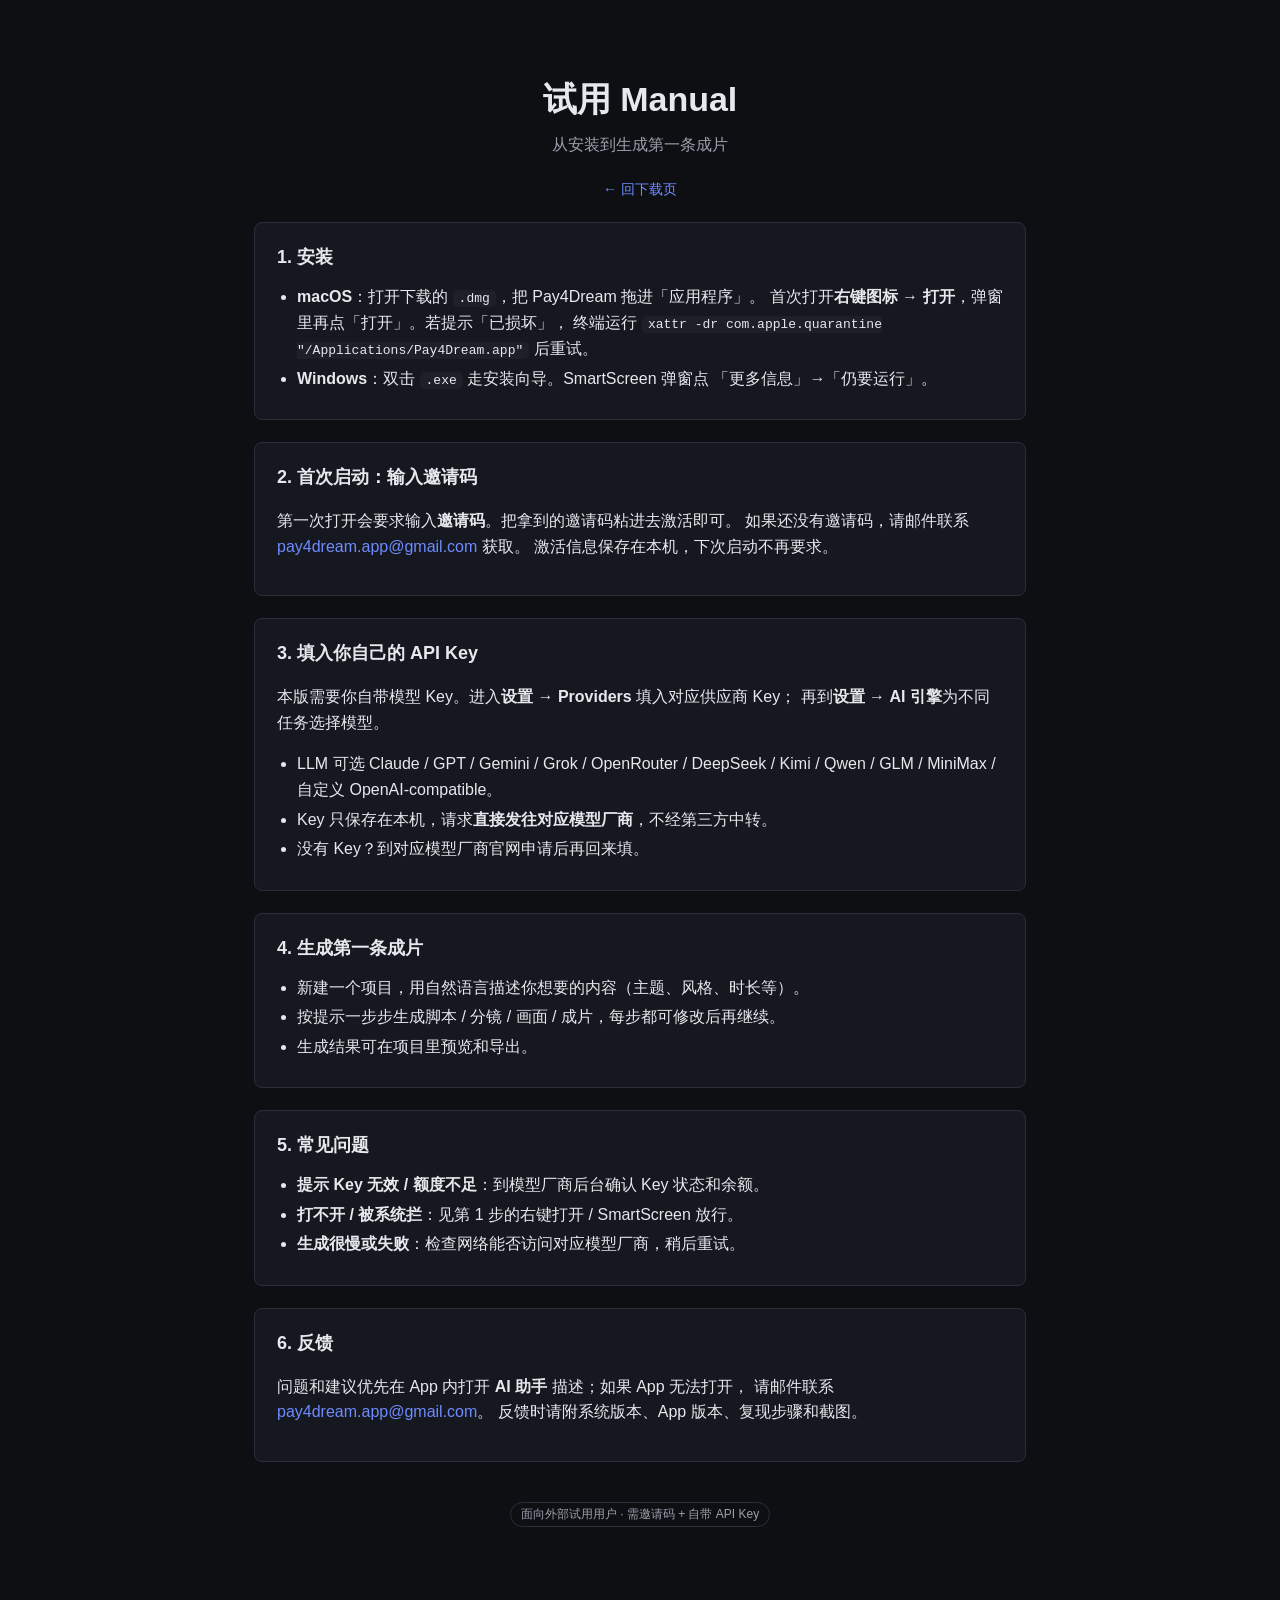
==== manual.html @ 6c97d055 "Publish Pay4Dream 0.2.15 public downloads" ====
<!DOCTYPE html>
<html lang="zh-CN">
<head>
  <meta charset="utf-8" />
  <meta name="viewport" content="width=device-width, initial-scale=1" />
  <title>Pay4Dream · 试用 Manual</title>
  <link rel="stylesheet" href="./assets/style.css" />
</head>
<body>
  <div class="wrap">
    <header class="hero">
      <h1>试用 Manual</h1>
      <p class="tagline">从安装到生成第一条成片</p>
    </header>

    <p class="meta-line"><a href="./index.html">← 回下载页</a></p>

    <section>
      <h2>1. 安装</h2>
      <ul class="tight">
        <li><strong>macOS</strong>：打开下载的 <code>.dmg</code>，把 Pay4Dream 拖进「应用程序」。
          首次打开<strong>右键图标 → 打开</strong>，弹窗里再点「打开」。若提示「已损坏」，
          终端运行 <code>xattr -dr com.apple.quarantine "/Applications/Pay4Dream.app"</code> 后重试。</li>
        <li><strong>Windows</strong>：双击 <code>.exe</code> 走安装向导。SmartScreen 弹窗点
          「更多信息」→「仍要运行」。</li>
      </ul>
    </section>

    <section>
      <h2>2. 首次启动：输入邀请码</h2>
      <p>第一次打开会要求输入<strong>邀请码</strong>。把拿到的邀请码粘进去激活即可。
        如果还没有邀请码，请邮件联系
        <a href="mailto:pay4dream.app@gmail.com">pay4dream.app@gmail.com</a> 获取。
        激活信息保存在本机，下次启动不再要求。</p>
    </section>

    <section>
      <h2>3. 填入你自己的 API Key</h2>
      <p>本版需要你自带模型 Key。进入<strong>设置 → Providers</strong> 填入对应供应商 Key；
        再到<strong>设置 → AI 引擎</strong>为不同任务选择模型。</p>
      <ul class="tight">
        <li>LLM 可选 Claude / GPT / Gemini / Grok / OpenRouter / DeepSeek / Kimi / Qwen / GLM / MiniMax / 自定义 OpenAI-compatible。</li>
        <li>Key 只保存在本机，请求<strong>直接发往对应模型厂商</strong>，不经第三方中转。</li>
        <li>没有 Key？到对应模型厂商官网申请后再回来填。</li>
      </ul>
    </section>

    <section>
      <h2>4. 生成第一条成片</h2>
      <ul class="tight">
        <li>新建一个项目，用自然语言描述你想要的内容（主题、风格、时长等）。</li>
        <li>按提示一步步生成脚本 / 分镜 / 画面 / 成片，每步都可修改后再继续。</li>
        <li>生成结果可在项目里预览和导出。</li>
      </ul>
    </section>

    <section>
      <h2>5. 常见问题</h2>
      <ul class="tight">
        <li><strong>提示 Key 无效 / 额度不足</strong>：到模型厂商后台确认 Key 状态和余额。</li>
        <li><strong>打不开 / 被系统拦</strong>：见第 1 步的右键打开 / SmartScreen 放行。</li>
        <li><strong>生成很慢或失败</strong>：检查网络能否访问对应模型厂商，稍后重试。</li>
      </ul>
    </section>

    <section>
      <h2>6. 反馈</h2>
      <p>问题和建议优先在 App 内打开 <strong>AI 助手</strong> 描述；如果 App 无法打开，
        请邮件联系 <a href="mailto:pay4dream.app@gmail.com">pay4dream.app@gmail.com</a>。
        反馈时请附系统版本、App 版本、复现步骤和截图。</p>
    </section>

    <footer>
      <span class="pill">面向外部试用用户 · 需邀请码 + 自带 API Key</span>
    </footer>
  </div>
</body>
</html>
---- assets/style.css ----
/* Pay4Dream 公开页面样式 —— 单文件、中性暗色、零外部 CDN / 零字体外链，自洽可离线。 */
:root {
  --bg: #0e0f13;
  --panel: #16181f;
  --panel-2: #1d2029;
  --border: #2a2e3a;
  --text: #e6e8ee;
  --muted: #9aa0ad;
  --accent: #6e8bff;
  --accent-ink: #0b0d12;
  --danger: #ff7a7a;
  --radius: 8px;
}

* { box-sizing: border-box; }

html, body {
  margin: 0;
  padding: 0;
  background: var(--bg);
  color: var(--text);
  font-family: -apple-system, BlinkMacSystemFont, "Segoe UI", Roboto, "Helvetica Neue",
    Arial, "PingFang SC", "Microsoft YaHei", sans-serif;
  line-height: 1.6;
  -webkit-font-smoothing: antialiased;
}

a { color: var(--accent); text-decoration: none; }
a:hover { text-decoration: underline; }

.wrap {
  max-width: 820px;
  margin: 0 auto;
  padding: 48px 24px 96px;
}

header.hero {
  text-align: center;
  padding: 24px 0 8px;
}
header.hero h1 {
  font-size: 34px;
  margin: 0 0 6px;
  letter-spacing: 0;
}
header.hero .tagline {
  color: var(--muted);
  font-size: 16px;
  margin: 0;
}

.meta-line {
  text-align: center;
  color: var(--muted);
  font-size: 14px;
  margin: 12px 0 0;
}
.meta-line strong { color: var(--text); }

section {
  background: var(--panel);
  border: 1px solid var(--border);
  border-radius: var(--radius);
  padding: 20px 22px;
  margin: 22px 0;
}
section h2 {
  font-size: 18px;
  margin: 0 0 12px;
}

.downloads {
  display: flex;
  flex-wrap: wrap;
  gap: 14px;
}
.dl-btn {
  flex: 1 1 280px;
  display: block;
  background: var(--panel-2);
  border: 1px solid var(--border);
  border-radius: var(--radius);
  padding: 16px 18px;
  color: var(--text);
  transition: border-color .15s ease, transform .05s ease;
}
.dl-btn:hover { text-decoration: none; border-color: var(--accent); }
.dl-btn:active { transform: translateY(1px); }
.dl-btn .platform { font-size: 16px; font-weight: 600; }
.dl-btn .hint { display: block; color: var(--muted); font-size: 13px; margin-top: 4px; }
.dl-btn[aria-disabled="true"] {
  opacity: .5;
  cursor: not-allowed;
  pointer-events: none;
  border-style: dashed;
}

.callout {
  border-left: 3px solid var(--accent);
  background: var(--panel-2);
  padding: 12px 14px;
  border-radius: 8px;
  margin: 12px 0 0;
}
.callout.warn { border-left-color: var(--danger); }

ul.tight { margin: 8px 0; padding-left: 20px; }
ul.tight li { margin: 4px 0; }

code, .mono {
  font-family: ui-monospace, SFMono-Regular, Menlo, Consolas, monospace;
  background: var(--panel-2);
  padding: 1px 6px;
  border-radius: 5px;
  font-size: 13px;
}

footer {
  text-align: center;
  color: var(--muted);
  font-size: 13px;
  margin-top: 40px;
}

.pill {
  display: inline-block;
  font-size: 12px;
  color: var(--muted);
  border: 1px solid var(--border);
  border-radius: 999px;
  padding: 2px 10px;
}
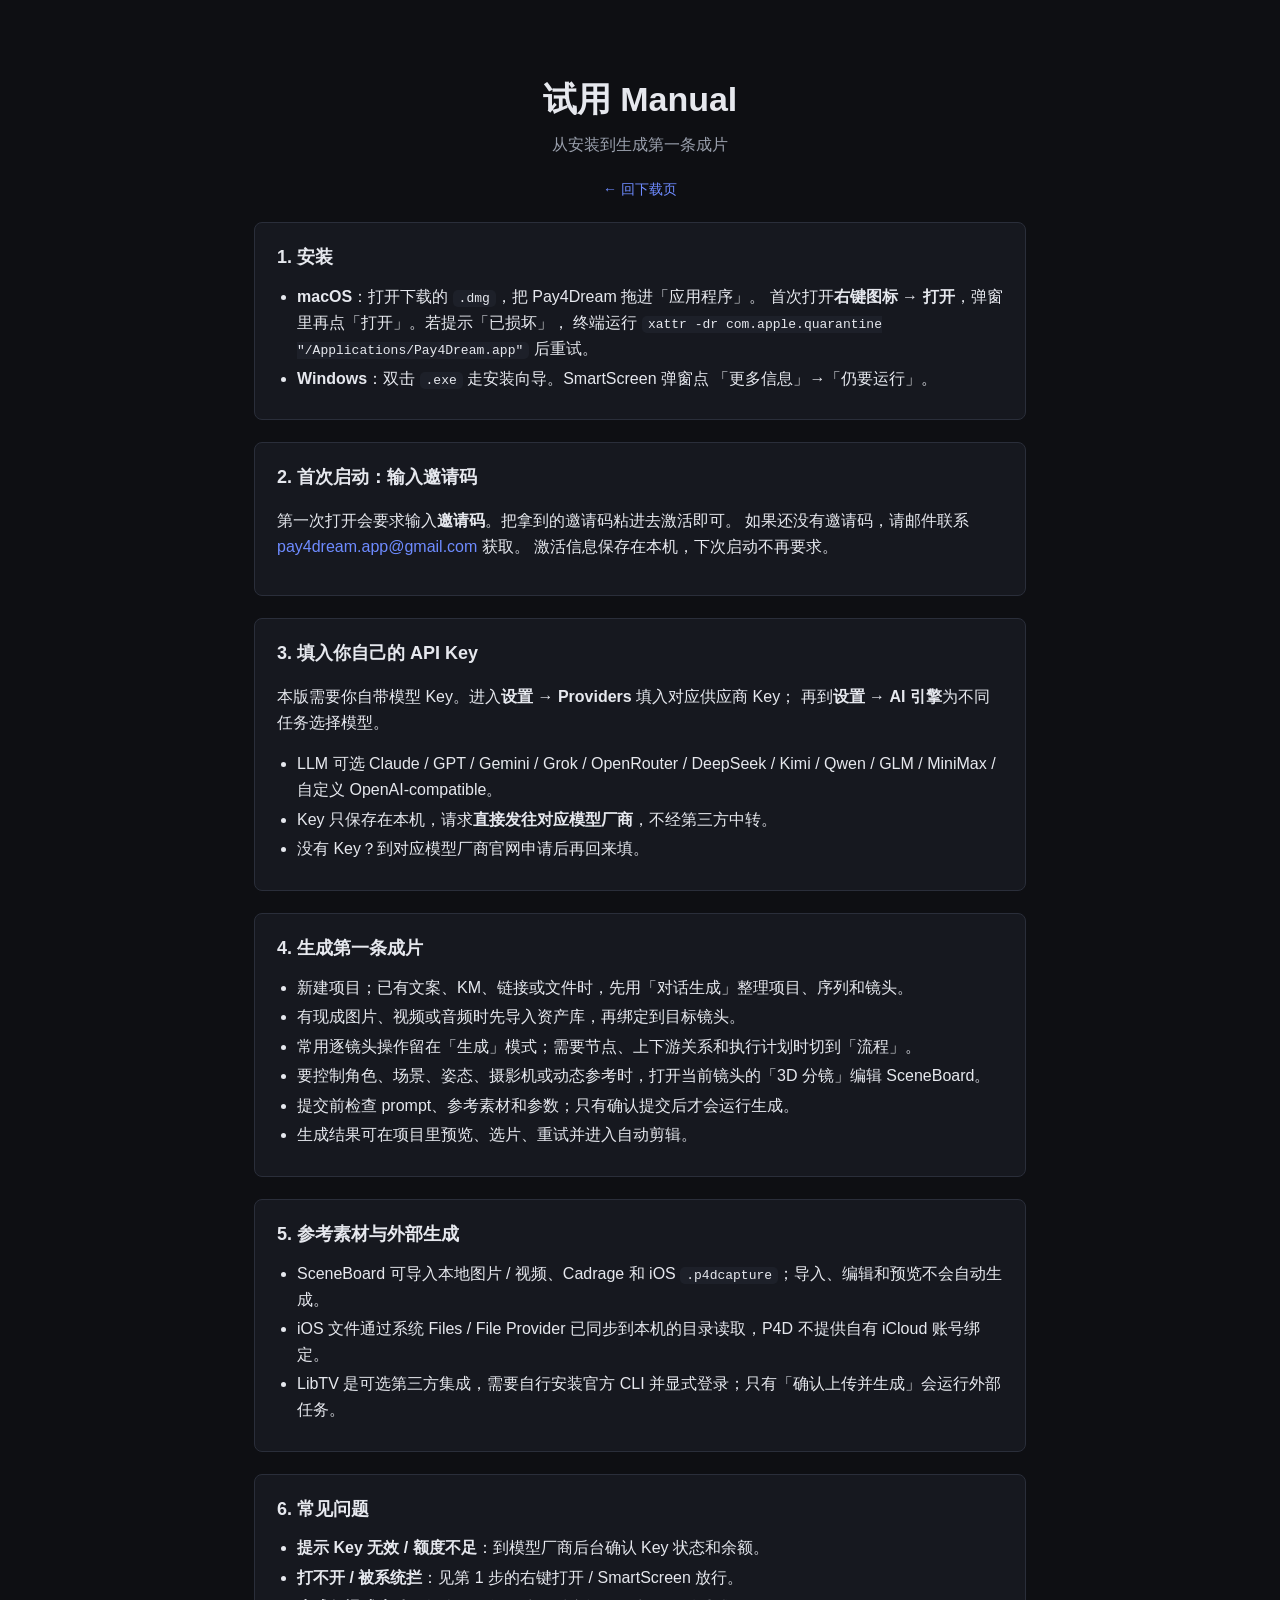
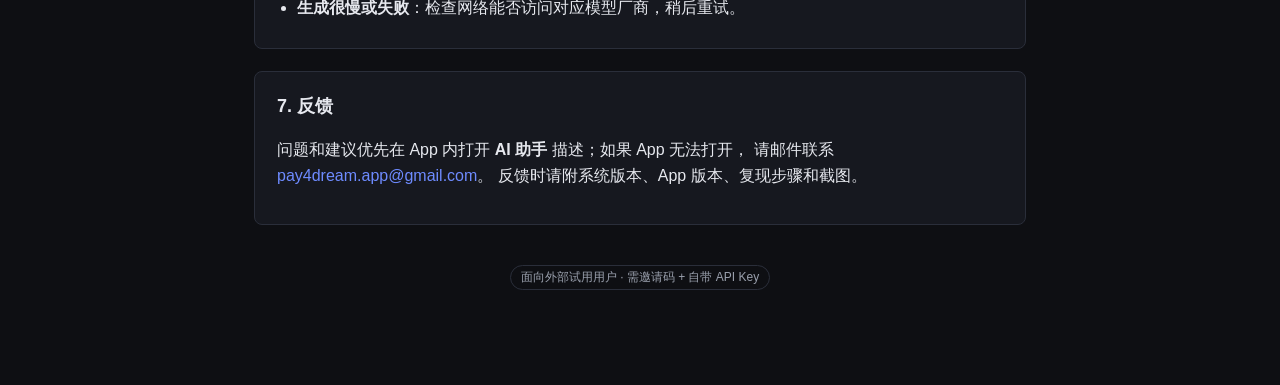
==== commit 05a25655: "Publish Pay4Dream 1.0.0 public pages" ====
--- a/manual.html
+++ b/manual.html
@@ -48,14 +48,26 @@
     <section>
       <h2>4. 生成第一条成片</h2>
       <ul class="tight">
-        <li>新建一个项目，用自然语言描述你想要的内容（主题、风格、时长等）。</li>
-        <li>按提示一步步生成脚本 / 分镜 / 画面 / 成片，每步都可修改后再继续。</li>
-        <li>生成结果可在项目里预览和导出。</li>
+        <li>新建项目；已有文案、KM、链接或文件时，先用「对话生成」整理项目、序列和镜头。</li>
+        <li>有现成图片、视频或音频时先导入资产库，再绑定到目标镜头。</li>
+        <li>常用逐镜头操作留在「生成」模式；需要节点、上下游关系和执行计划时切到「流程」。</li>
+        <li>要控制角色、场景、姿态、摄影机或动态参考时，打开当前镜头的「3D 分镜」编辑 SceneBoard。</li>
+        <li>提交前检查 prompt、参考素材和参数；只有确认提交后才会运行生成。</li>
+        <li>生成结果可在项目里预览、选片、重试并进入自动剪辑。</li>
       </ul>
     </section>
 
     <section>
-      <h2>5. 常见问题</h2>
+      <h2>5. 参考素材与外部生成</h2>
+      <ul class="tight">
+        <li>SceneBoard 可导入本地图片 / 视频、Cadrage 和 iOS <code>.p4dcapture</code>；导入、编辑和预览不会自动生成。</li>
+        <li>iOS 文件通过系统 Files / File Provider 已同步到本机的目录读取，P4D 不提供自有 iCloud 账号绑定。</li>
+        <li>LibTV 是可选第三方集成，需要自行安装官方 CLI 并显式登录；只有「确认上传并生成」会运行外部任务。</li>
+      </ul>
+    </section>
+
+    <section>
+      <h2>6. 常见问题</h2>
       <ul class="tight">
         <li><strong>提示 Key 无效 / 额度不足</strong>：到模型厂商后台确认 Key 状态和余额。</li>
         <li><strong>打不开 / 被系统拦</strong>：见第 1 步的右键打开 / SmartScreen 放行。</li>
@@ -64,7 +76,7 @@
     </section>
 
     <section>
-      <h2>6. 反馈</h2>
+      <h2>7. 反馈</h2>
       <p>问题和建议优先在 App 内打开 <strong>AI 助手</strong> 描述；如果 App 无法打开，
         请邮件联系 <a href="mailto:pay4dream.app@gmail.com">pay4dream.app@gmail.com</a>。
         反馈时请附系统版本、App 版本、复现步骤和截图。</p>
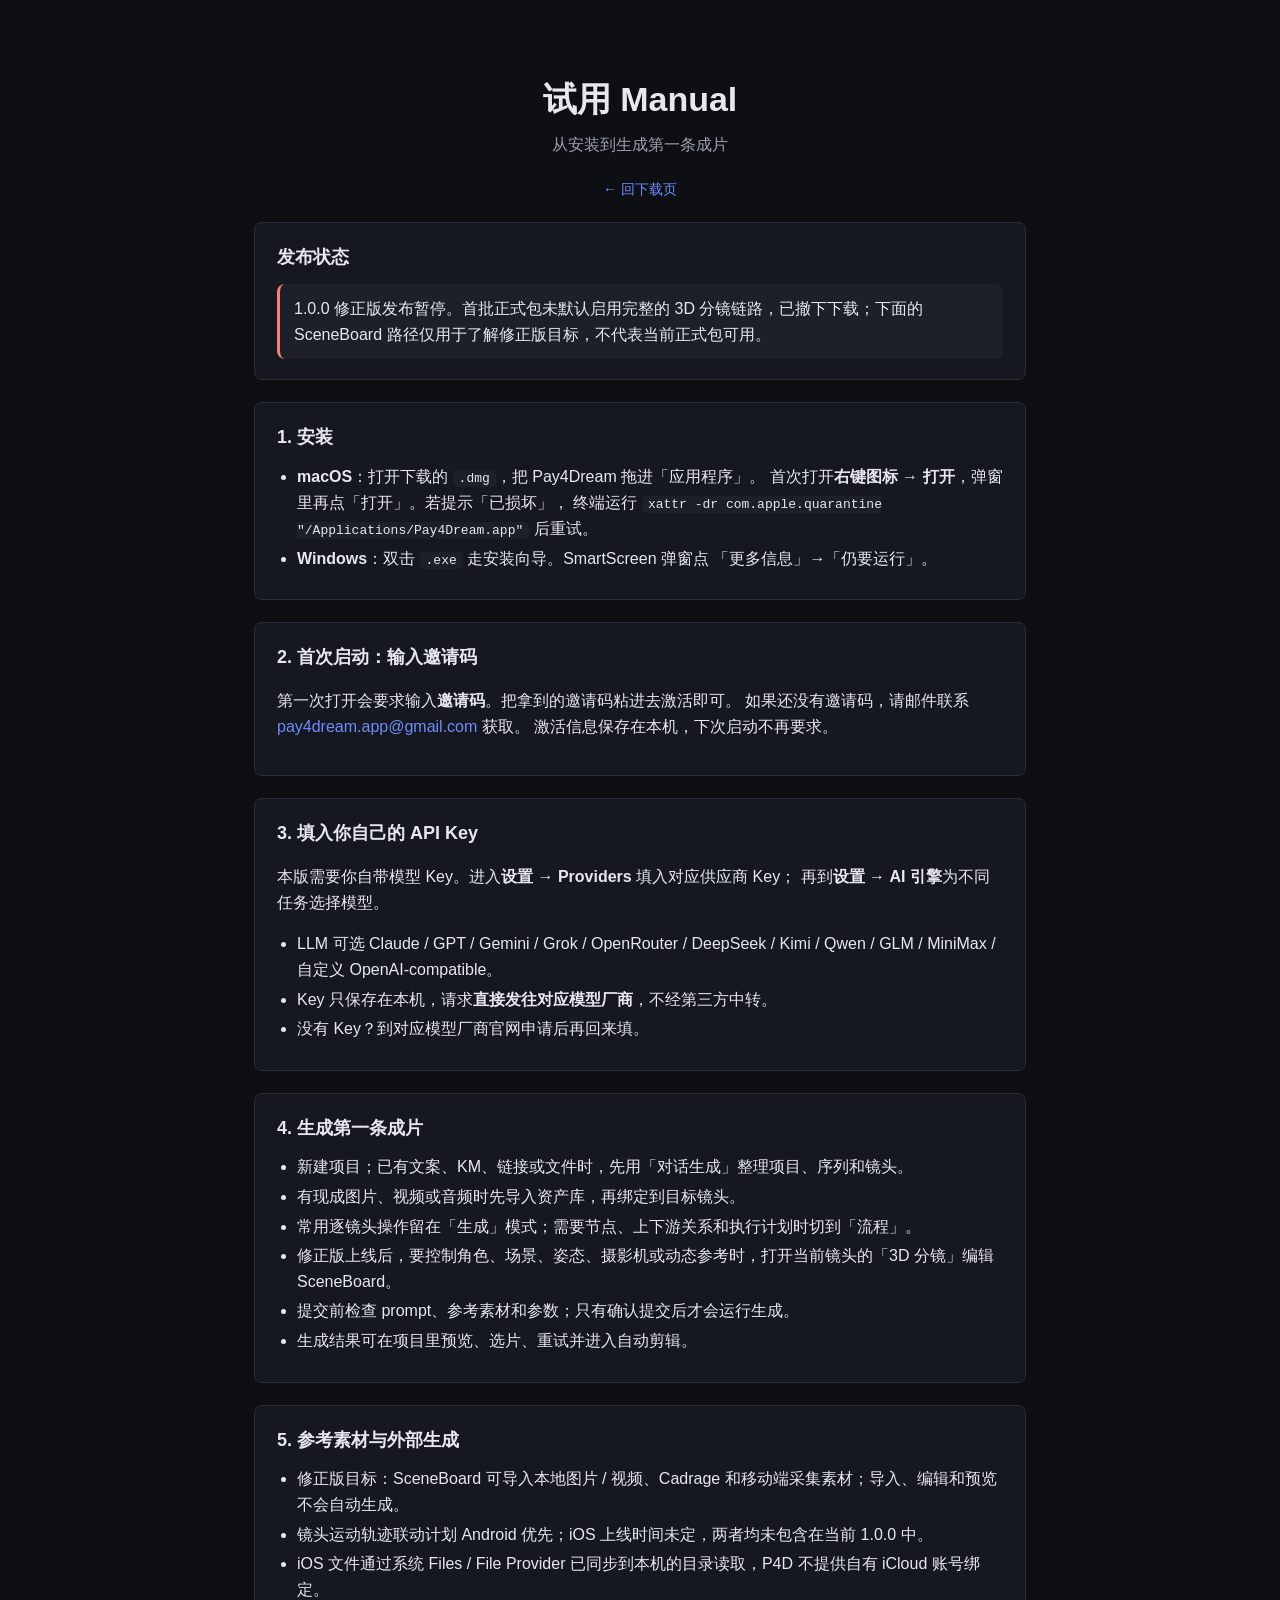
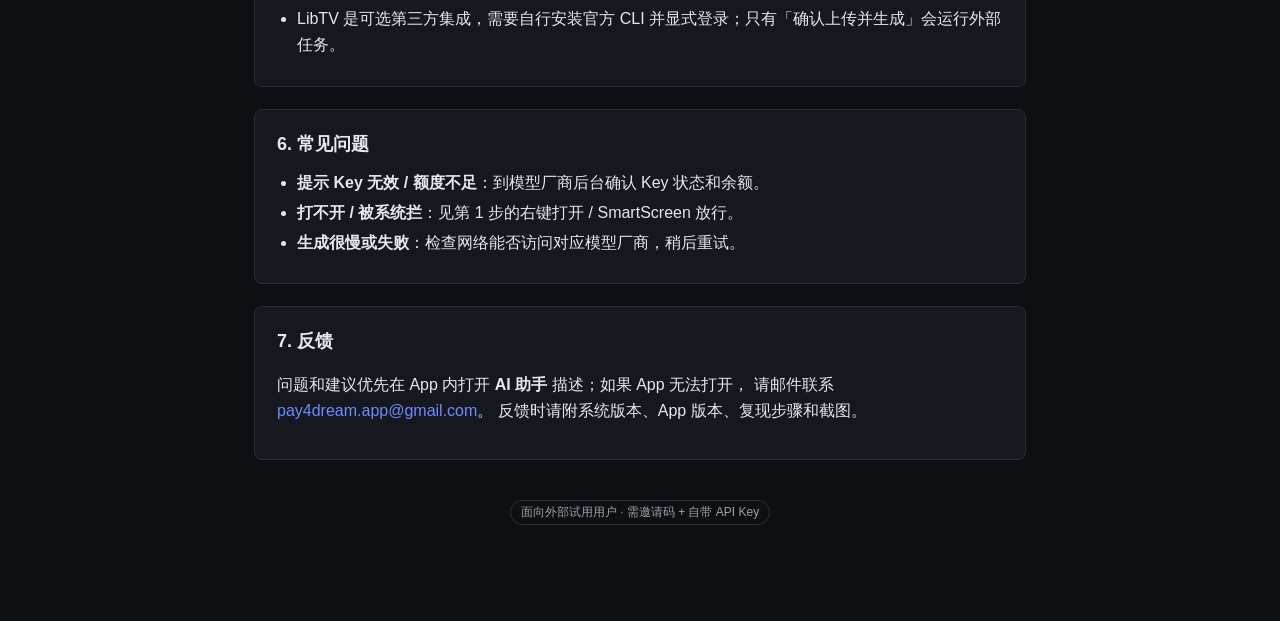
==== commit 08fff406: "Quarantine incomplete 1.0.0 release" ====
--- a/manual.html
+++ b/manual.html
@@ -14,6 +14,11 @@
     </header>
 
     <p class="meta-line"><a href="./index.html">← 回下载页</a></p>
+
+    <section>
+      <h2>发布状态</h2>
+      <p class="callout warn">1.0.0 修正版发布暂停。首批正式包未默认启用完整的 3D 分镜链路，已撤下下载；下面的 SceneBoard 路径仅用于了解修正版目标，不代表当前正式包可用。</p>
+    </section>
 
     <section>
       <h2>1. 安装</h2>
@@ -51,7 +56,7 @@
         <li>新建项目；已有文案、KM、链接或文件时，先用「对话生成」整理项目、序列和镜头。</li>
         <li>有现成图片、视频或音频时先导入资产库，再绑定到目标镜头。</li>
         <li>常用逐镜头操作留在「生成」模式；需要节点、上下游关系和执行计划时切到「流程」。</li>
-        <li>要控制角色、场景、姿态、摄影机或动态参考时，打开当前镜头的「3D 分镜」编辑 SceneBoard。</li>
+        <li>修正版上线后，要控制角色、场景、姿态、摄影机或动态参考时，打开当前镜头的「3D 分镜」编辑 SceneBoard。</li>
         <li>提交前检查 prompt、参考素材和参数；只有确认提交后才会运行生成。</li>
         <li>生成结果可在项目里预览、选片、重试并进入自动剪辑。</li>
       </ul>
@@ -60,7 +65,8 @@
     <section>
       <h2>5. 参考素材与外部生成</h2>
       <ul class="tight">
-        <li>SceneBoard 可导入本地图片 / 视频、Cadrage 和 iOS <code>.p4dcapture</code>；导入、编辑和预览不会自动生成。</li>
+        <li>修正版目标：SceneBoard 可导入本地图片 / 视频、Cadrage 和移动端采集素材；导入、编辑和预览不会自动生成。</li>
+        <li>镜头运动轨迹联动计划 Android 优先；iOS 上线时间未定，两者均未包含在当前 1.0.0 中。</li>
         <li>iOS 文件通过系统 Files / File Provider 已同步到本机的目录读取，P4D 不提供自有 iCloud 账号绑定。</li>
         <li>LibTV 是可选第三方集成，需要自行安装官方 CLI 并显式登录；只有「确认上传并生成」会运行外部任务。</li>
       </ul>
--- a/assets/style.css
+++ b/assets/style.css
@@ -104,6 +104,22 @@
 }
 .callout.warn { border-left-color: var(--danger); }
 
+.preview-figure {
+  margin: 14px 0 18px;
+}
+.preview-figure img {
+  display: block;
+  width: 100%;
+  height: auto;
+  border: 1px solid var(--border);
+  border-radius: var(--radius);
+}
+.preview-figure figcaption {
+  margin-top: 8px;
+  color: var(--muted);
+  font-size: 13px;
+}
+
 ul.tight { margin: 8px 0; padding-left: 20px; }
 ul.tight li { margin: 4px 0; }
 
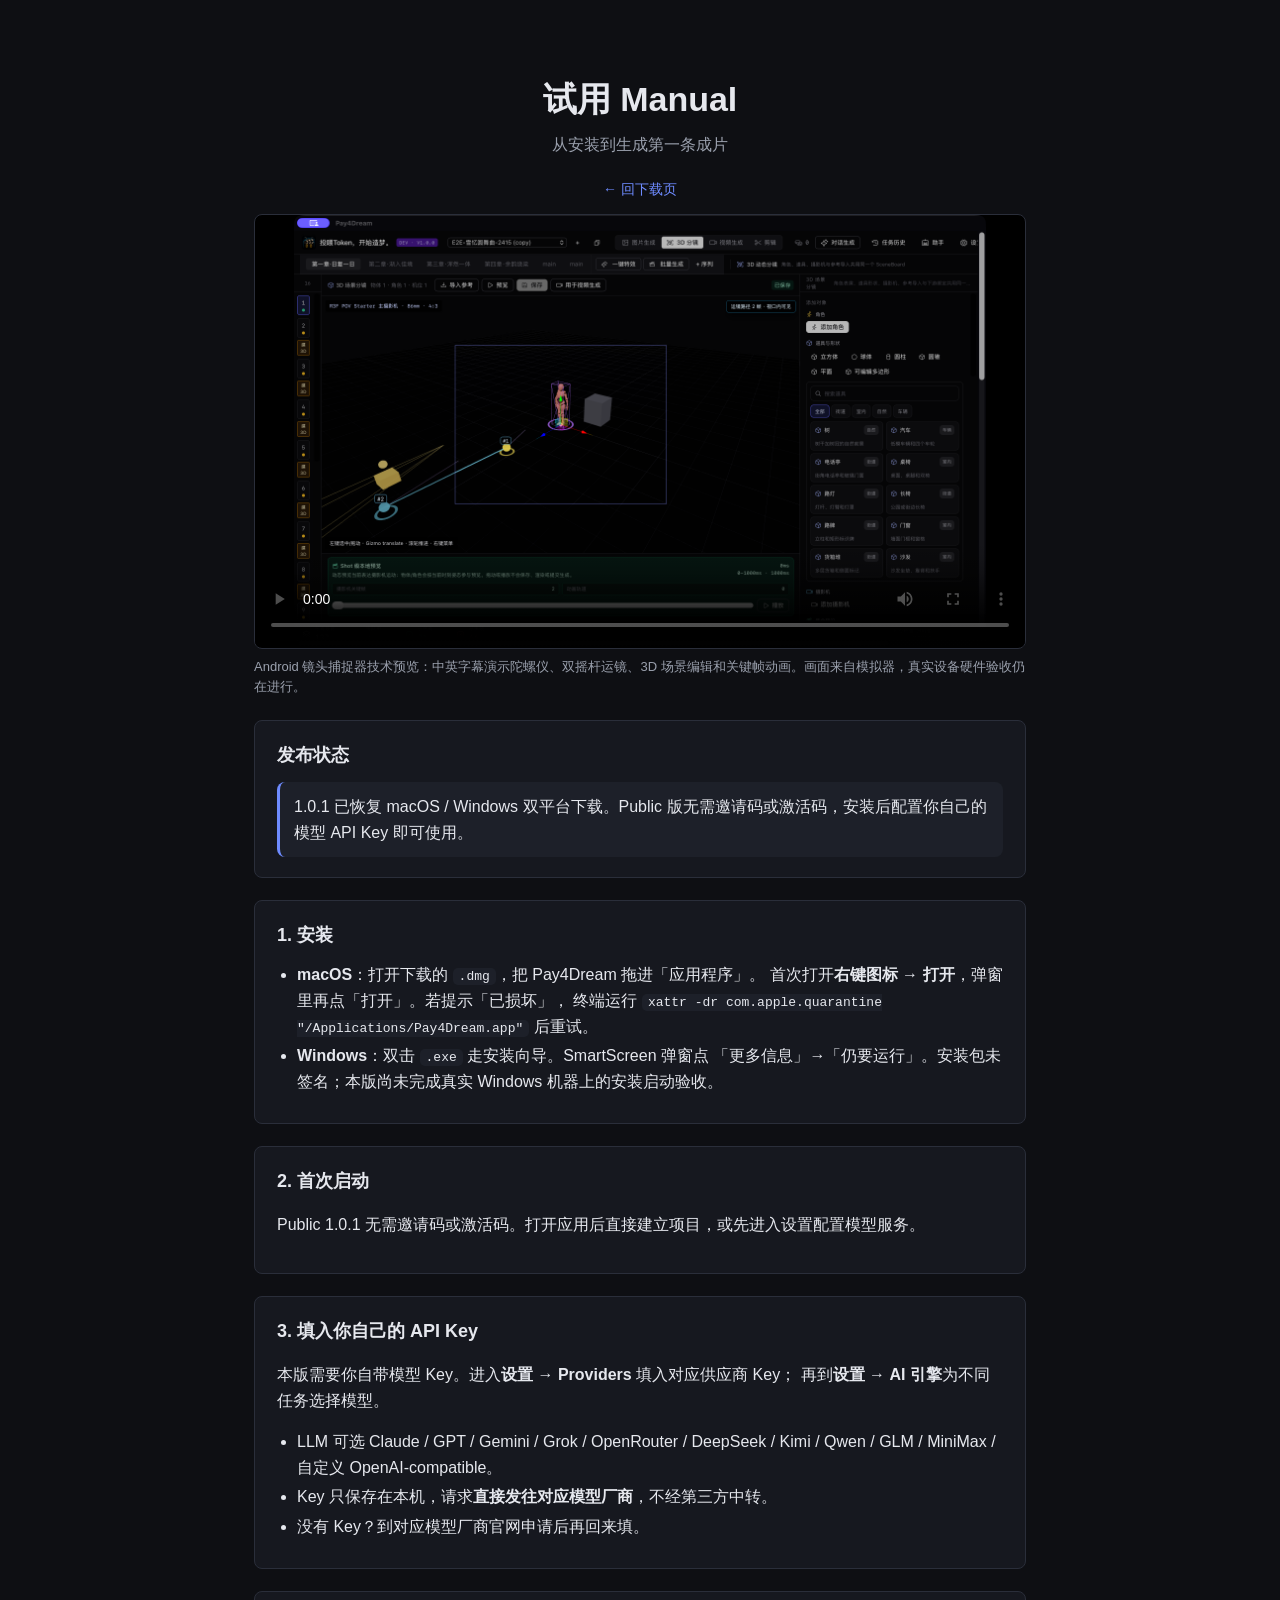
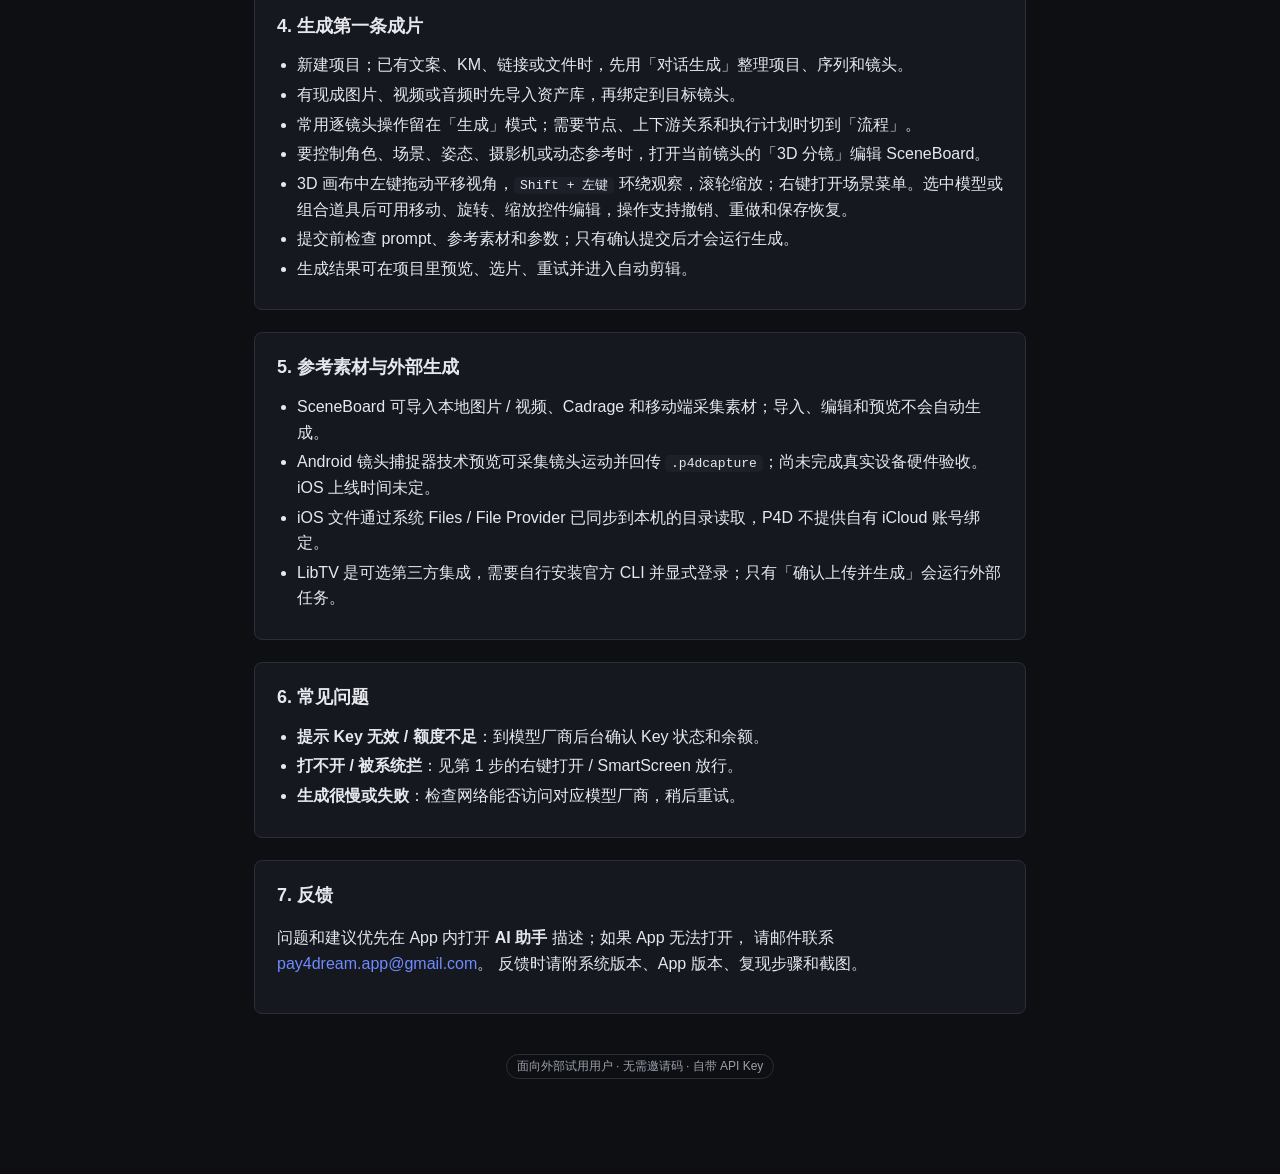
==== commit cfcea271: "Publish Pay4Dream 1.0.1 public release pages" ====
--- a/manual.html
+++ b/manual.html
@@ -15,9 +15,16 @@
 
     <p class="meta-line"><a href="./index.html">← 回下载页</a></p>
 
+    <figure class="preview-figure">
+      <video controls preload="metadata" poster="./assets/sceneboard-preview.png">
+        <source src="./assets/p4d-mobile-capability-demo-zh-en-v3.mp4" type="video/mp4" />
+      </video>
+      <figcaption>Android 镜头捕捉器技术预览：中英字幕演示陀螺仪、双摇杆运镜、3D 场景编辑和关键帧动画。画面来自模拟器，真实设备硬件验收仍在进行。</figcaption>
+    </figure>
+
     <section>
       <h2>发布状态</h2>
-      <p class="callout warn">1.0.0 修正版发布暂停。首批正式包未默认启用完整的 3D 分镜链路，已撤下下载；下面的 SceneBoard 路径仅用于了解修正版目标，不代表当前正式包可用。</p>
+      <p class="callout">1.0.1 已恢复 macOS / Windows 双平台下载。Public 版无需邀请码或激活码，安装后配置你自己的模型 API Key 即可使用。</p>
     </section>
 
     <section>
@@ -27,16 +34,13 @@
           首次打开<strong>右键图标 → 打开</strong>，弹窗里再点「打开」。若提示「已损坏」，
           终端运行 <code>xattr -dr com.apple.quarantine "/Applications/Pay4Dream.app"</code> 后重试。</li>
         <li><strong>Windows</strong>：双击 <code>.exe</code> 走安装向导。SmartScreen 弹窗点
-          「更多信息」→「仍要运行」。</li>
+          「更多信息」→「仍要运行」。安装包未签名；本版尚未完成真实 Windows 机器上的安装启动验收。</li>
       </ul>
     </section>
 
     <section>
-      <h2>2. 首次启动：输入邀请码</h2>
-      <p>第一次打开会要求输入<strong>邀请码</strong>。把拿到的邀请码粘进去激活即可。
-        如果还没有邀请码，请邮件联系
-        <a href="mailto:pay4dream.app@gmail.com">pay4dream.app@gmail.com</a> 获取。
-        激活信息保存在本机，下次启动不再要求。</p>
+      <h2>2. 首次启动</h2>
+      <p>Public 1.0.1 无需邀请码或激活码。打开应用后直接建立项目，或先进入设置配置模型服务。</p>
     </section>
 
     <section>
@@ -56,7 +60,8 @@
         <li>新建项目；已有文案、KM、链接或文件时，先用「对话生成」整理项目、序列和镜头。</li>
         <li>有现成图片、视频或音频时先导入资产库，再绑定到目标镜头。</li>
         <li>常用逐镜头操作留在「生成」模式；需要节点、上下游关系和执行计划时切到「流程」。</li>
-        <li>修正版上线后，要控制角色、场景、姿态、摄影机或动态参考时，打开当前镜头的「3D 分镜」编辑 SceneBoard。</li>
+        <li>要控制角色、场景、姿态、摄影机或动态参考时，打开当前镜头的「3D 分镜」编辑 SceneBoard。</li>
+        <li>3D 画布中左键拖动平移视角，<code>Shift + 左键</code> 环绕观察，滚轮缩放；右键打开场景菜单。选中模型或组合道具后可用移动、旋转、缩放控件编辑，操作支持撤销、重做和保存恢复。</li>
         <li>提交前检查 prompt、参考素材和参数；只有确认提交后才会运行生成。</li>
         <li>生成结果可在项目里预览、选片、重试并进入自动剪辑。</li>
       </ul>
@@ -65,8 +70,8 @@
     <section>
       <h2>5. 参考素材与外部生成</h2>
       <ul class="tight">
-        <li>修正版目标：SceneBoard 可导入本地图片 / 视频、Cadrage 和移动端采集素材；导入、编辑和预览不会自动生成。</li>
-        <li>镜头运动轨迹联动计划 Android 优先；iOS 上线时间未定，两者均未包含在当前 1.0.0 中。</li>
+        <li>SceneBoard 可导入本地图片 / 视频、Cadrage 和移动端采集素材；导入、编辑和预览不会自动生成。</li>
+        <li>Android 镜头捕捉器技术预览可采集镜头运动并回传 <code>.p4dcapture</code>；尚未完成真实设备硬件验收。iOS 上线时间未定。</li>
         <li>iOS 文件通过系统 Files / File Provider 已同步到本机的目录读取，P4D 不提供自有 iCloud 账号绑定。</li>
         <li>LibTV 是可选第三方集成，需要自行安装官方 CLI 并显式登录；只有「确认上传并生成」会运行外部任务。</li>
       </ul>
@@ -89,7 +94,7 @@
     </section>
 
     <footer>
-      <span class="pill">面向外部试用用户 · 需邀请码 + 自带 API Key</span>
+      <span class="pill">面向外部试用用户 · 无需邀请码 · 自带 API Key</span>
     </footer>
   </div>
 </body>
--- a/assets/style.css
+++ b/assets/style.css
@@ -107,10 +107,14 @@
 .preview-figure {
   margin: 14px 0 18px;
 }
-.preview-figure img {
+.preview-figure img,
+.preview-figure video {
   display: block;
   width: 100%;
   height: auto;
+  aspect-ratio: 16 / 9;
+  object-fit: contain;
+  background: #000;
   border: 1px solid var(--border);
   border-radius: var(--radius);
 }
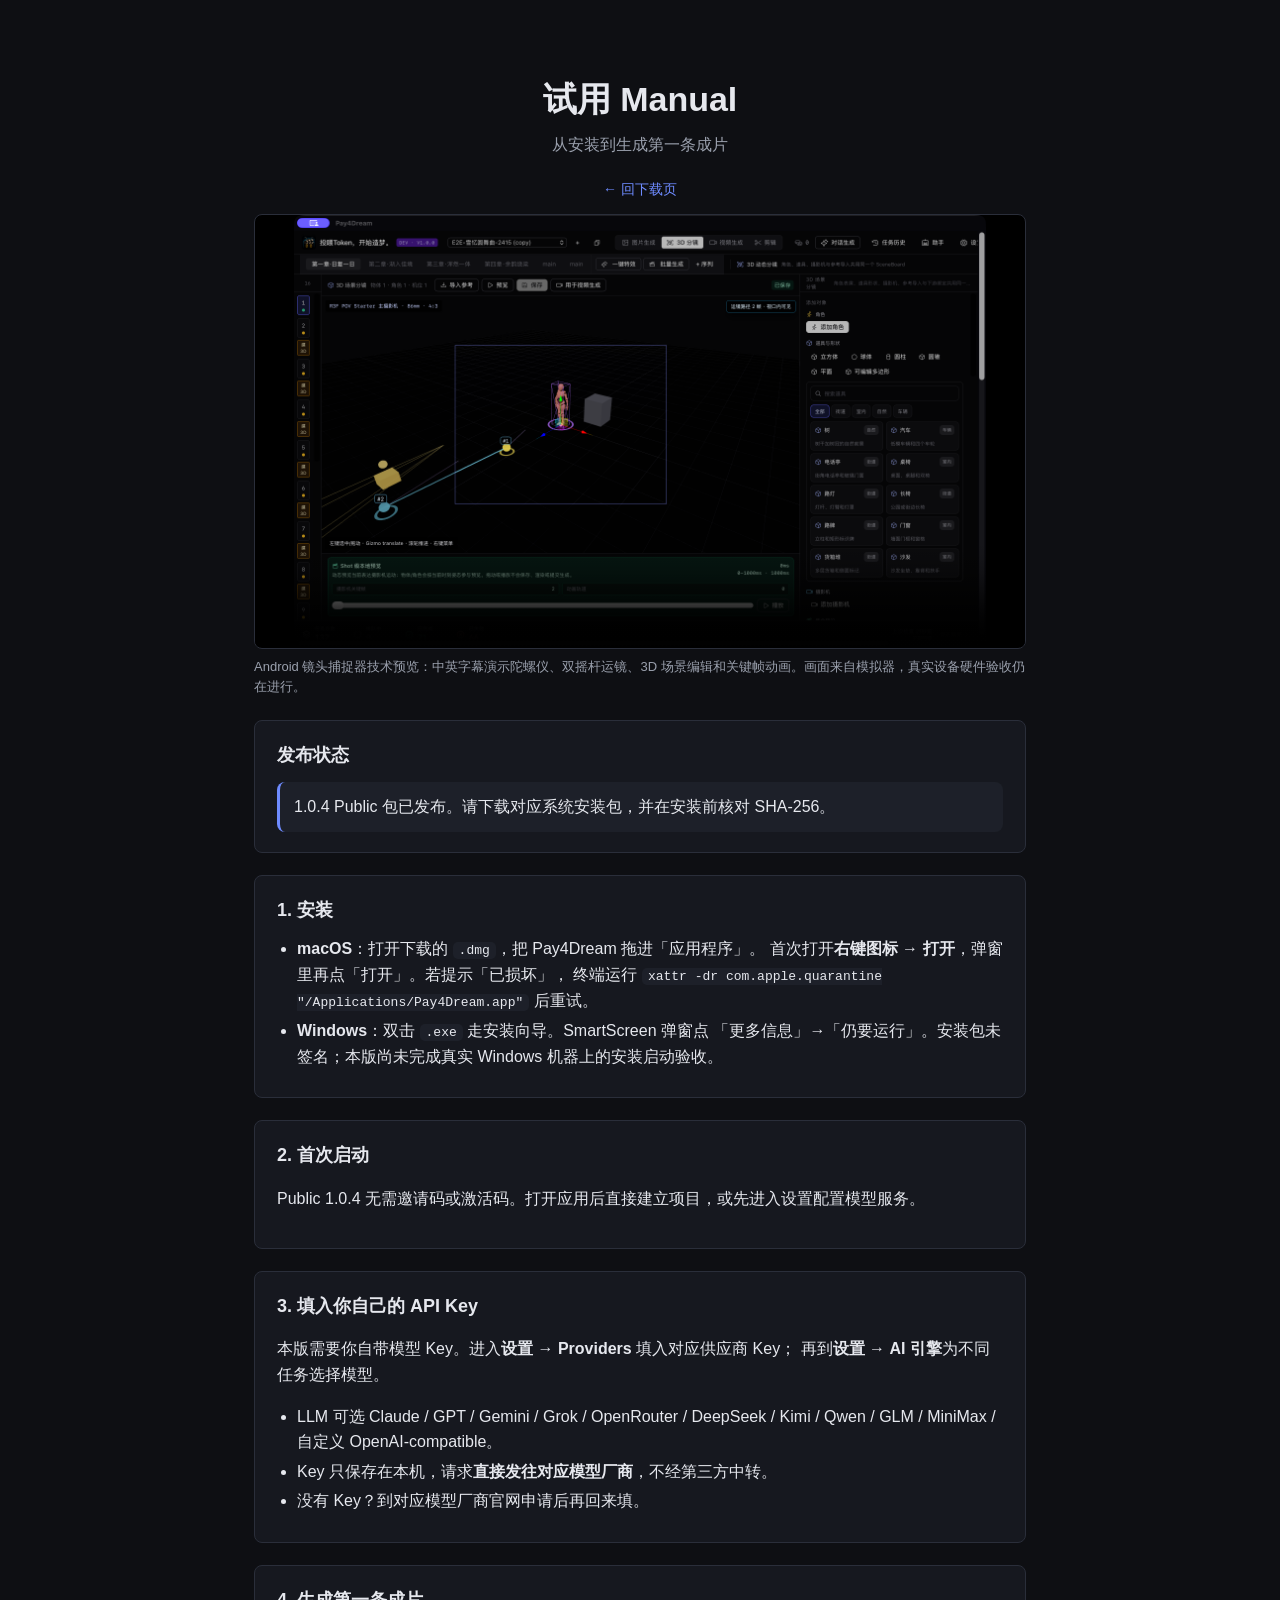
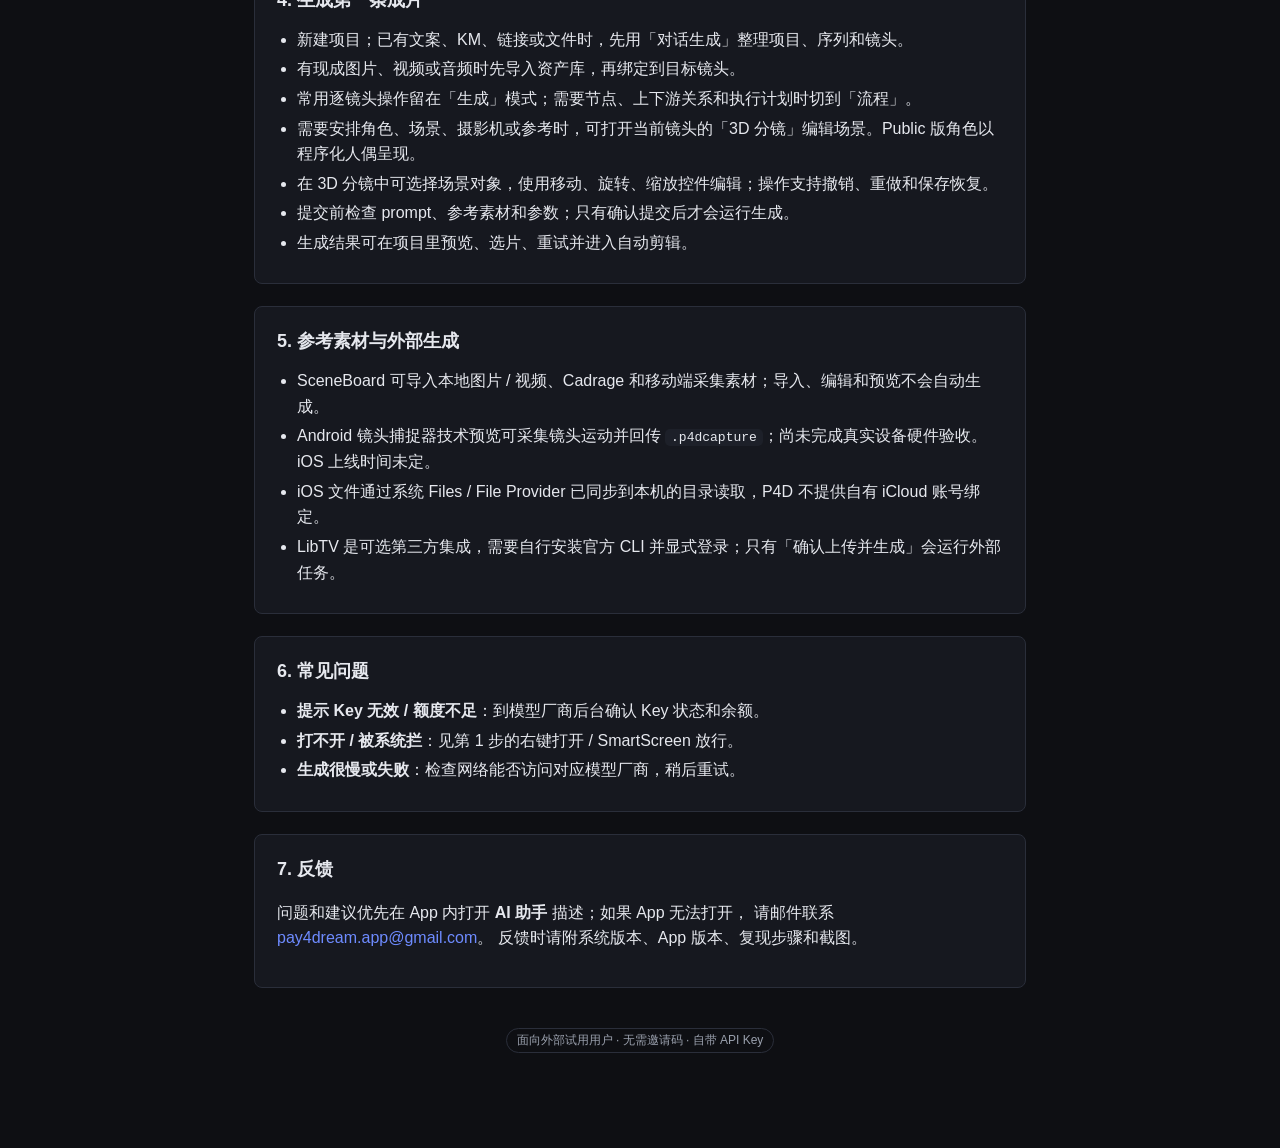
==== commit ec163679: "Publish Pay4Dream 1.0.4 public downloads" ====
--- a/manual.html
+++ b/manual.html
@@ -24,7 +24,7 @@
 
     <section>
       <h2>发布状态</h2>
-      <p class="callout">1.0.1 已恢复 macOS / Windows 双平台下载。Public 版无需邀请码或激活码，安装后配置你自己的模型 API Key 即可使用。</p>
+      <p class="callout">1.0.4 Public 包已发布。请下载对应系统安装包，并在安装前核对 SHA-256。</p>
     </section>
 
     <section>
@@ -40,7 +40,7 @@
 
     <section>
       <h2>2. 首次启动</h2>
-      <p>Public 1.0.1 无需邀请码或激活码。打开应用后直接建立项目，或先进入设置配置模型服务。</p>
+      <p>Public 1.0.4 无需邀请码或激活码。打开应用后直接建立项目，或先进入设置配置模型服务。</p>
     </section>
 
     <section>
@@ -60,8 +60,8 @@
         <li>新建项目；已有文案、KM、链接或文件时，先用「对话生成」整理项目、序列和镜头。</li>
         <li>有现成图片、视频或音频时先导入资产库，再绑定到目标镜头。</li>
         <li>常用逐镜头操作留在「生成」模式；需要节点、上下游关系和执行计划时切到「流程」。</li>
-        <li>要控制角色、场景、姿态、摄影机或动态参考时，打开当前镜头的「3D 分镜」编辑 SceneBoard。</li>
-        <li>3D 画布中左键拖动平移视角，<code>Shift + 左键</code> 环绕观察，滚轮缩放；右键打开场景菜单。选中模型或组合道具后可用移动、旋转、缩放控件编辑，操作支持撤销、重做和保存恢复。</li>
+        <li>需要安排角色、场景、摄影机或参考时，可打开当前镜头的「3D 分镜」编辑场景。Public 版角色以程序化人偶呈现。</li>
+        <li>在 3D 分镜中可选择场景对象，使用移动、旋转、缩放控件编辑；操作支持撤销、重做和保存恢复。</li>
         <li>提交前检查 prompt、参考素材和参数；只有确认提交后才会运行生成。</li>
         <li>生成结果可在项目里预览、选片、重试并进入自动剪辑。</li>
       </ul>
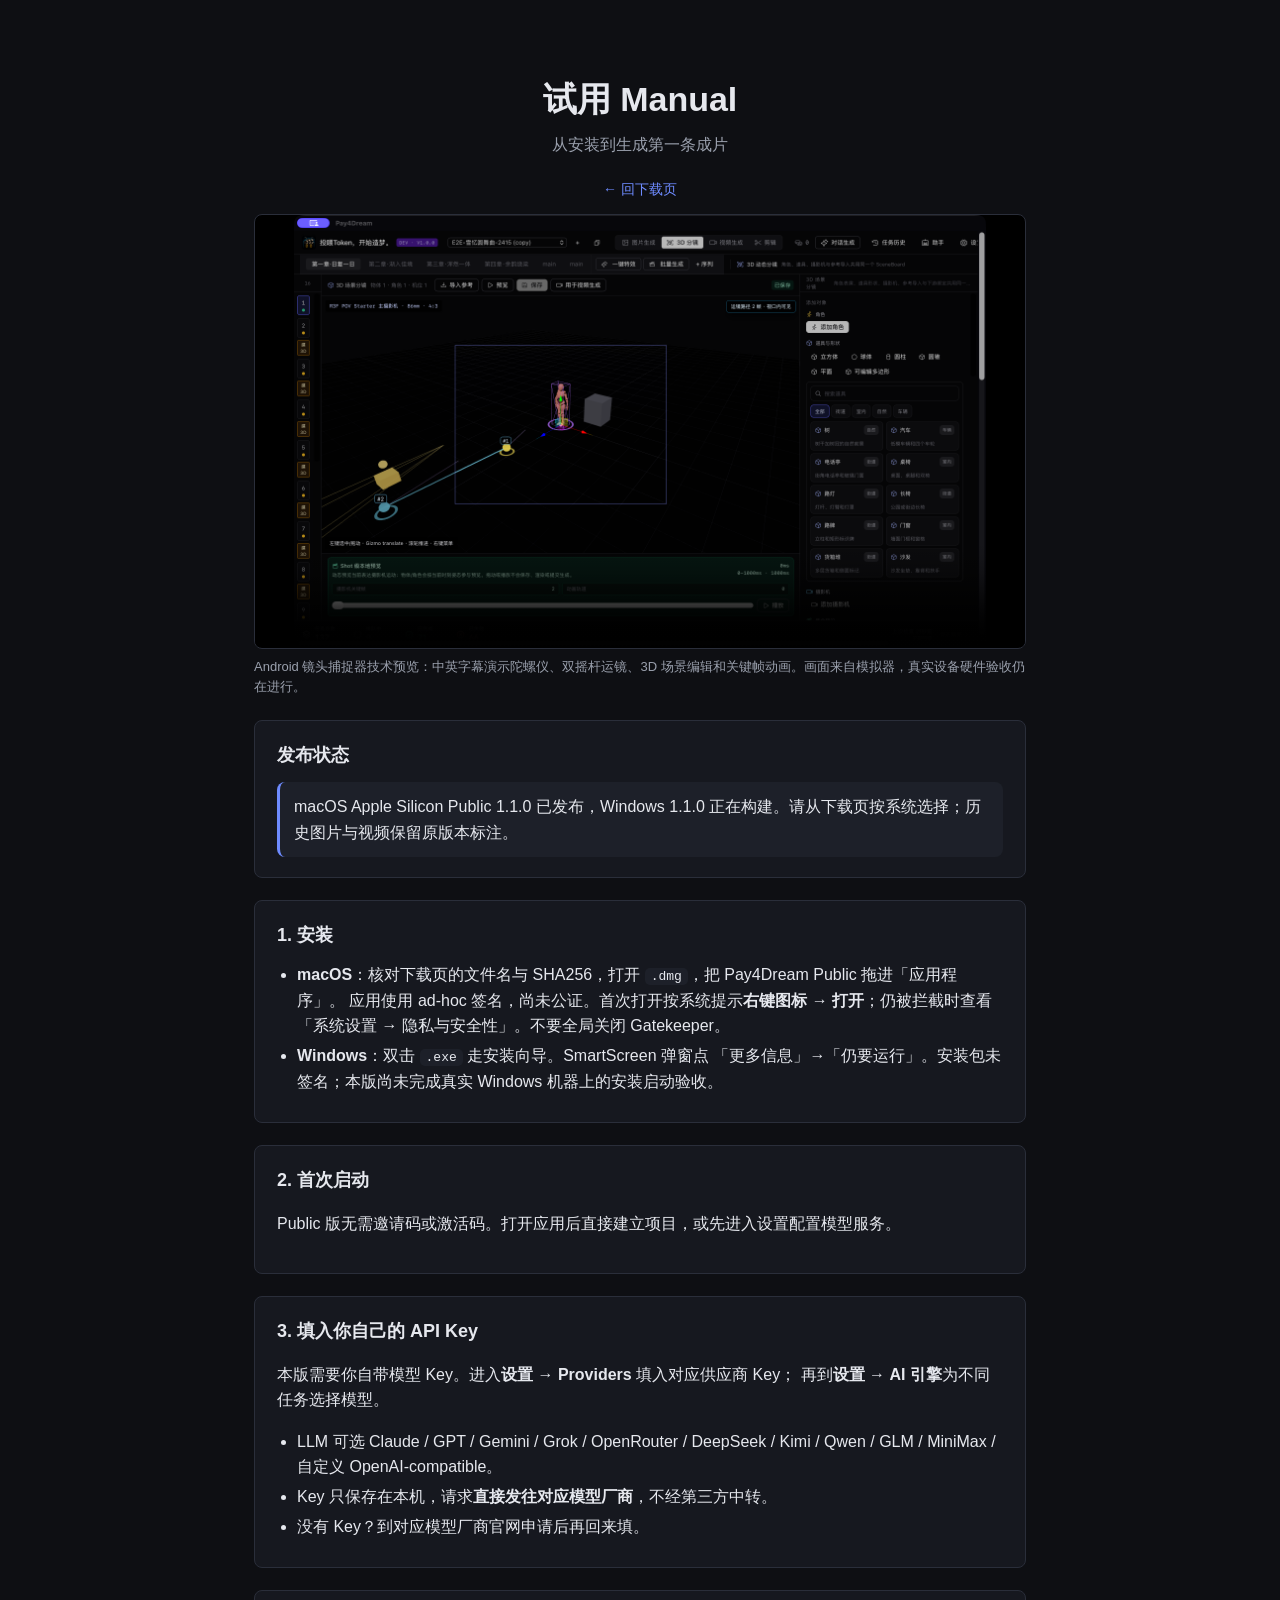
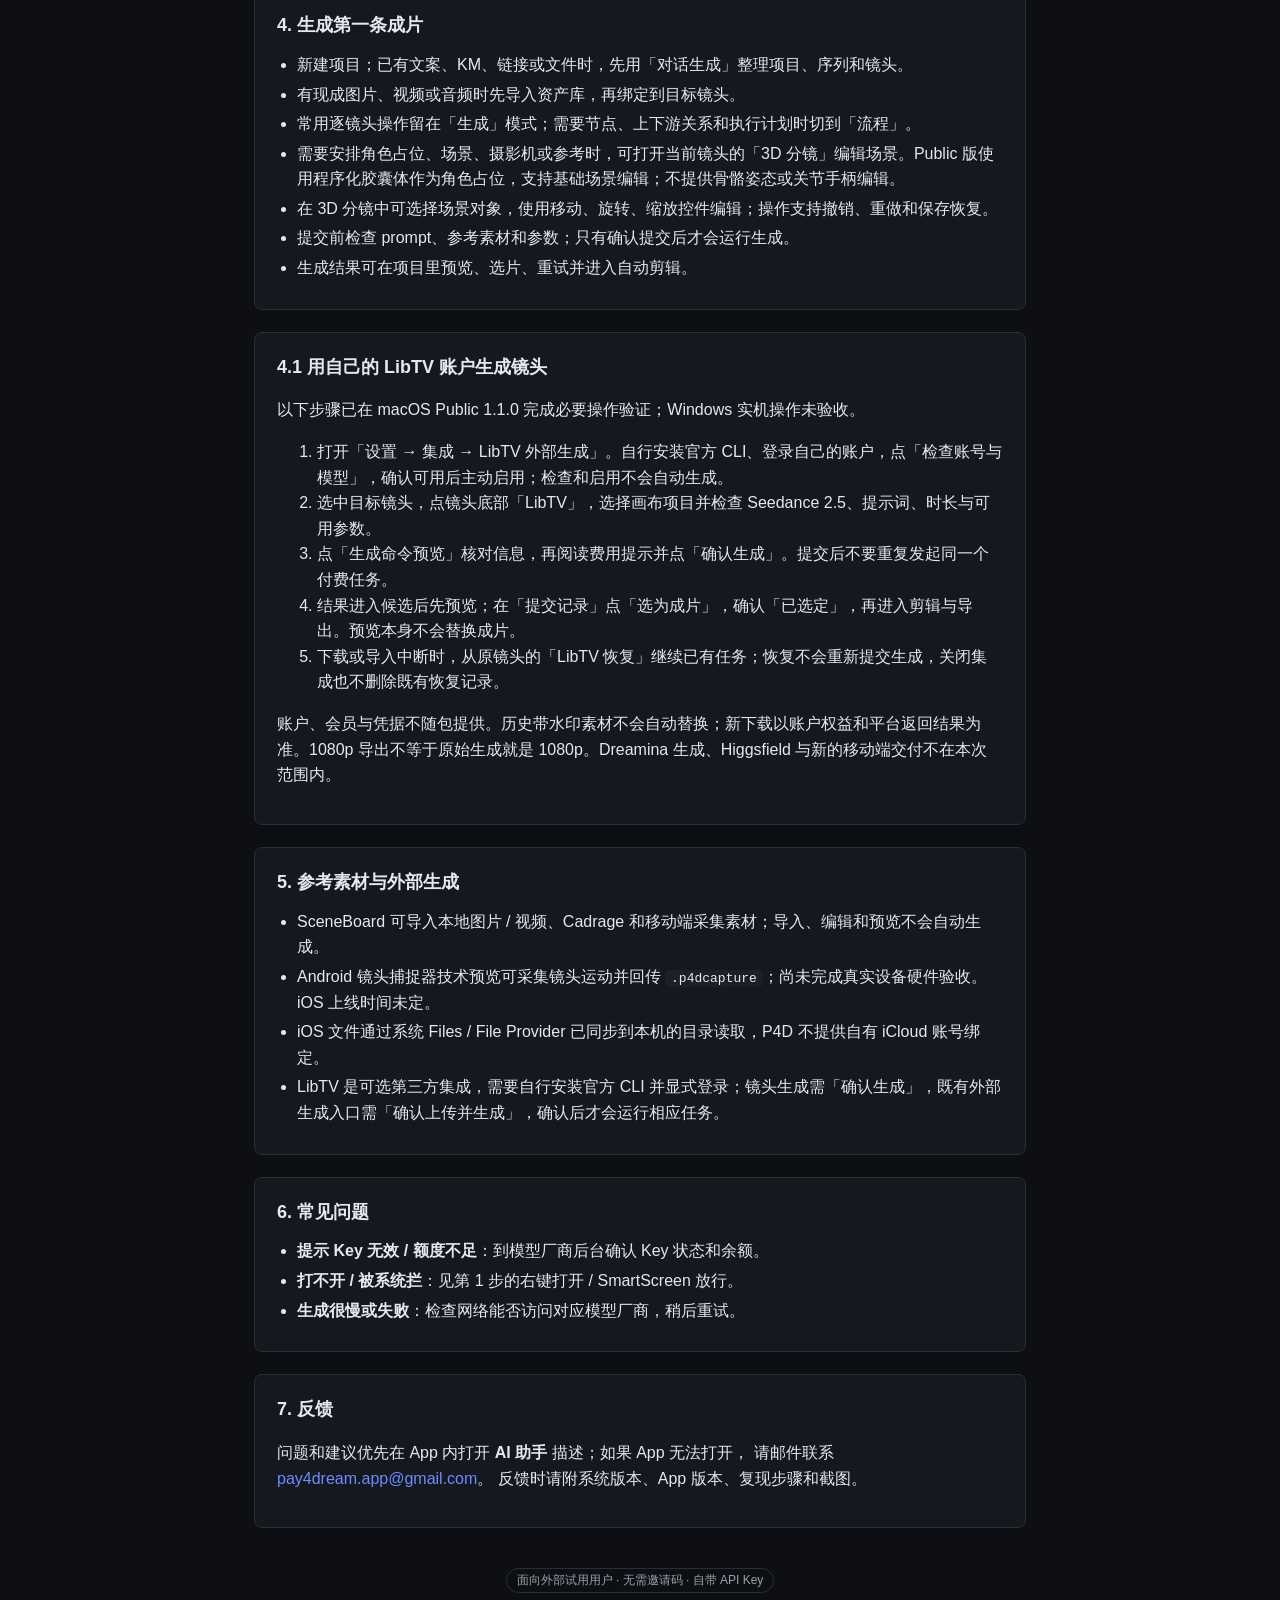
==== commit d2cecf66: "Publish 1.1.0 Public macOS and accurate Windows build status" ====
--- a/manual.html
+++ b/manual.html
@@ -24,15 +24,14 @@
 
     <section>
       <h2>发布状态</h2>
-      <p class="callout">1.0.4 Public 包已发布。请下载对应系统安装包，并在安装前核对 SHA-256。</p>
+      <p class="callout">macOS Apple Silicon Public 1.1.0 已发布，Windows 1.1.0 正在构建。请从下载页按系统选择；历史图片与视频保留原版本标注。</p>
     </section>
 
     <section>
       <h2>1. 安装</h2>
       <ul class="tight">
-        <li><strong>macOS</strong>：打开下载的 <code>.dmg</code>，把 Pay4Dream 拖进「应用程序」。
-          首次打开<strong>右键图标 → 打开</strong>，弹窗里再点「打开」。若提示「已损坏」，
-          终端运行 <code>xattr -dr com.apple.quarantine "/Applications/Pay4Dream.app"</code> 后重试。</li>
+        <li><strong>macOS</strong>：核对下载页的文件名与 SHA256，打开 <code>.dmg</code>，把 Pay4Dream Public 拖进「应用程序」。
+          应用使用 ad-hoc 签名，尚未公证。首次打开按系统提示<strong>右键图标 → 打开</strong>；仍被拦截时查看「系统设置 → 隐私与安全性」。不要全局关闭 Gatekeeper。</li>
         <li><strong>Windows</strong>：双击 <code>.exe</code> 走安装向导。SmartScreen 弹窗点
           「更多信息」→「仍要运行」。安装包未签名；本版尚未完成真实 Windows 机器上的安装启动验收。</li>
       </ul>
@@ -40,7 +39,7 @@
 
     <section>
       <h2>2. 首次启动</h2>
-      <p>Public 1.0.4 无需邀请码或激活码。打开应用后直接建立项目，或先进入设置配置模型服务。</p>
+      <p>Public 版无需邀请码或激活码。打开应用后直接建立项目，或先进入设置配置模型服务。</p>
     </section>
 
     <section>
@@ -60,11 +59,24 @@
         <li>新建项目；已有文案、KM、链接或文件时，先用「对话生成」整理项目、序列和镜头。</li>
         <li>有现成图片、视频或音频时先导入资产库，再绑定到目标镜头。</li>
         <li>常用逐镜头操作留在「生成」模式；需要节点、上下游关系和执行计划时切到「流程」。</li>
-        <li>需要安排角色、场景、摄影机或参考时，可打开当前镜头的「3D 分镜」编辑场景。Public 版角色以程序化人偶呈现。</li>
+        <li>需要安排角色占位、场景、摄影机或参考时，可打开当前镜头的「3D 分镜」编辑场景。Public 版使用程序化胶囊体作为角色占位，支持基础场景编辑；不提供骨骼姿态或关节手柄编辑。</li>
         <li>在 3D 分镜中可选择场景对象，使用移动、旋转、缩放控件编辑；操作支持撤销、重做和保存恢复。</li>
         <li>提交前检查 prompt、参考素材和参数；只有确认提交后才会运行生成。</li>
         <li>生成结果可在项目里预览、选片、重试并进入自动剪辑。</li>
       </ul>
+    </section>
+
+    <section>
+      <h2>4.1 用自己的 LibTV 账户生成镜头</h2>
+      <p>以下步骤已在 macOS Public 1.1.0 完成必要操作验证；Windows 实机操作未验收。</p>
+      <ol class="tight">
+        <li>打开「设置 → 集成 → LibTV 外部生成」。自行安装官方 CLI、登录自己的账户，点「检查账号与模型」，确认可用后主动启用；检查和启用不会自动生成。</li>
+        <li>选中目标镜头，点镜头底部「LibTV」，选择画布项目并检查 Seedance 2.5、提示词、时长与可用参数。</li>
+        <li>点「生成命令预览」核对信息，再阅读费用提示并点「确认生成」。提交后不要重复发起同一个付费任务。</li>
+        <li>结果进入候选后先预览；在「提交记录」点「选为成片」，确认「已选定」，再进入剪辑与导出。预览本身不会替换成片。</li>
+        <li>下载或导入中断时，从原镜头的「LibTV 恢复」继续已有任务；恢复不会重新提交生成，关闭集成也不删除既有恢复记录。</li>
+      </ol>
+      <p>账户、会员与凭据不随包提供。历史带水印素材不会自动替换；新下载以账户权益和平台返回结果为准。1080p 导出不等于原始生成就是 1080p。Dreamina 生成、Higgsfield 与新的移动端交付不在本次范围内。</p>
     </section>
 
     <section>
@@ -73,7 +85,7 @@
         <li>SceneBoard 可导入本地图片 / 视频、Cadrage 和移动端采集素材；导入、编辑和预览不会自动生成。</li>
         <li>Android 镜头捕捉器技术预览可采集镜头运动并回传 <code>.p4dcapture</code>；尚未完成真实设备硬件验收。iOS 上线时间未定。</li>
         <li>iOS 文件通过系统 Files / File Provider 已同步到本机的目录读取，P4D 不提供自有 iCloud 账号绑定。</li>
-        <li>LibTV 是可选第三方集成，需要自行安装官方 CLI 并显式登录；只有「确认上传并生成」会运行外部任务。</li>
+        <li>LibTV 是可选第三方集成，需要自行安装官方 CLI 并显式登录；镜头生成需「确认生成」，既有外部生成入口需「确认上传并生成」，确认后才会运行相应任务。</li>
       </ul>
     </section>
 
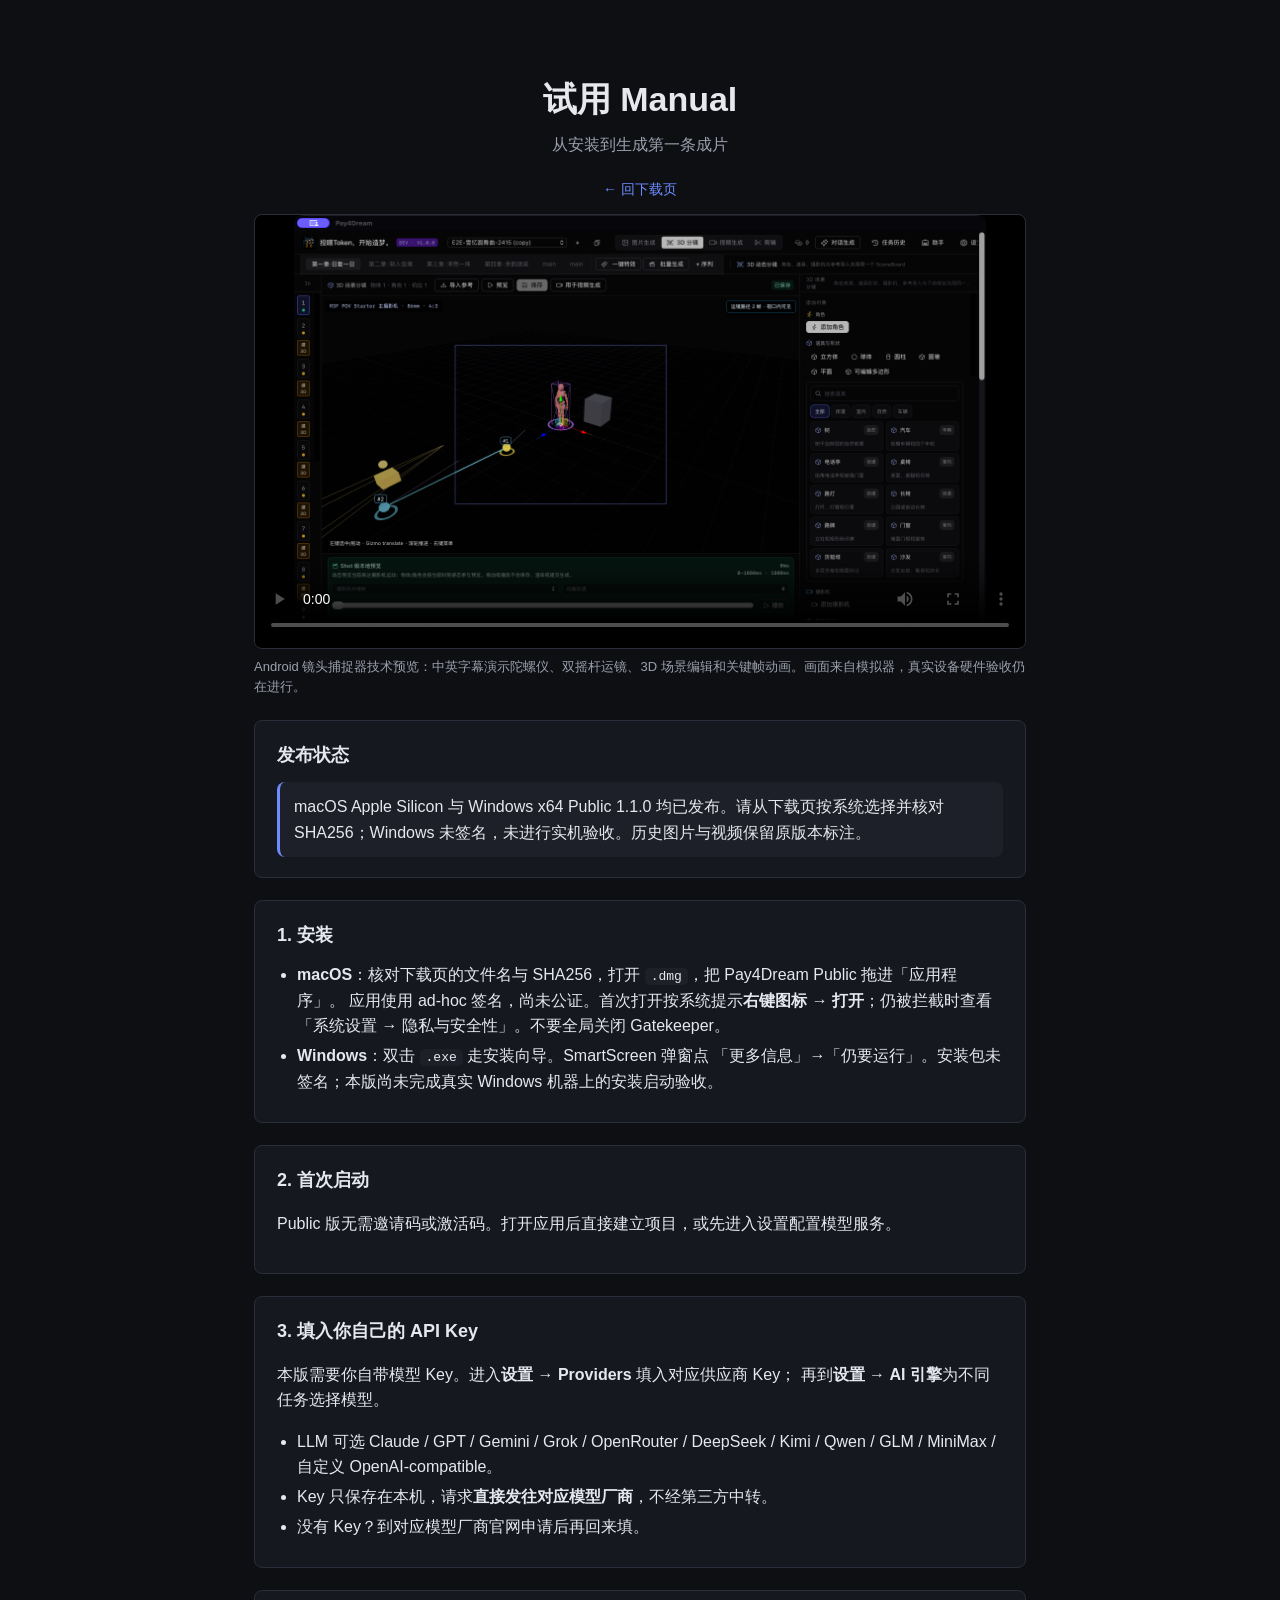
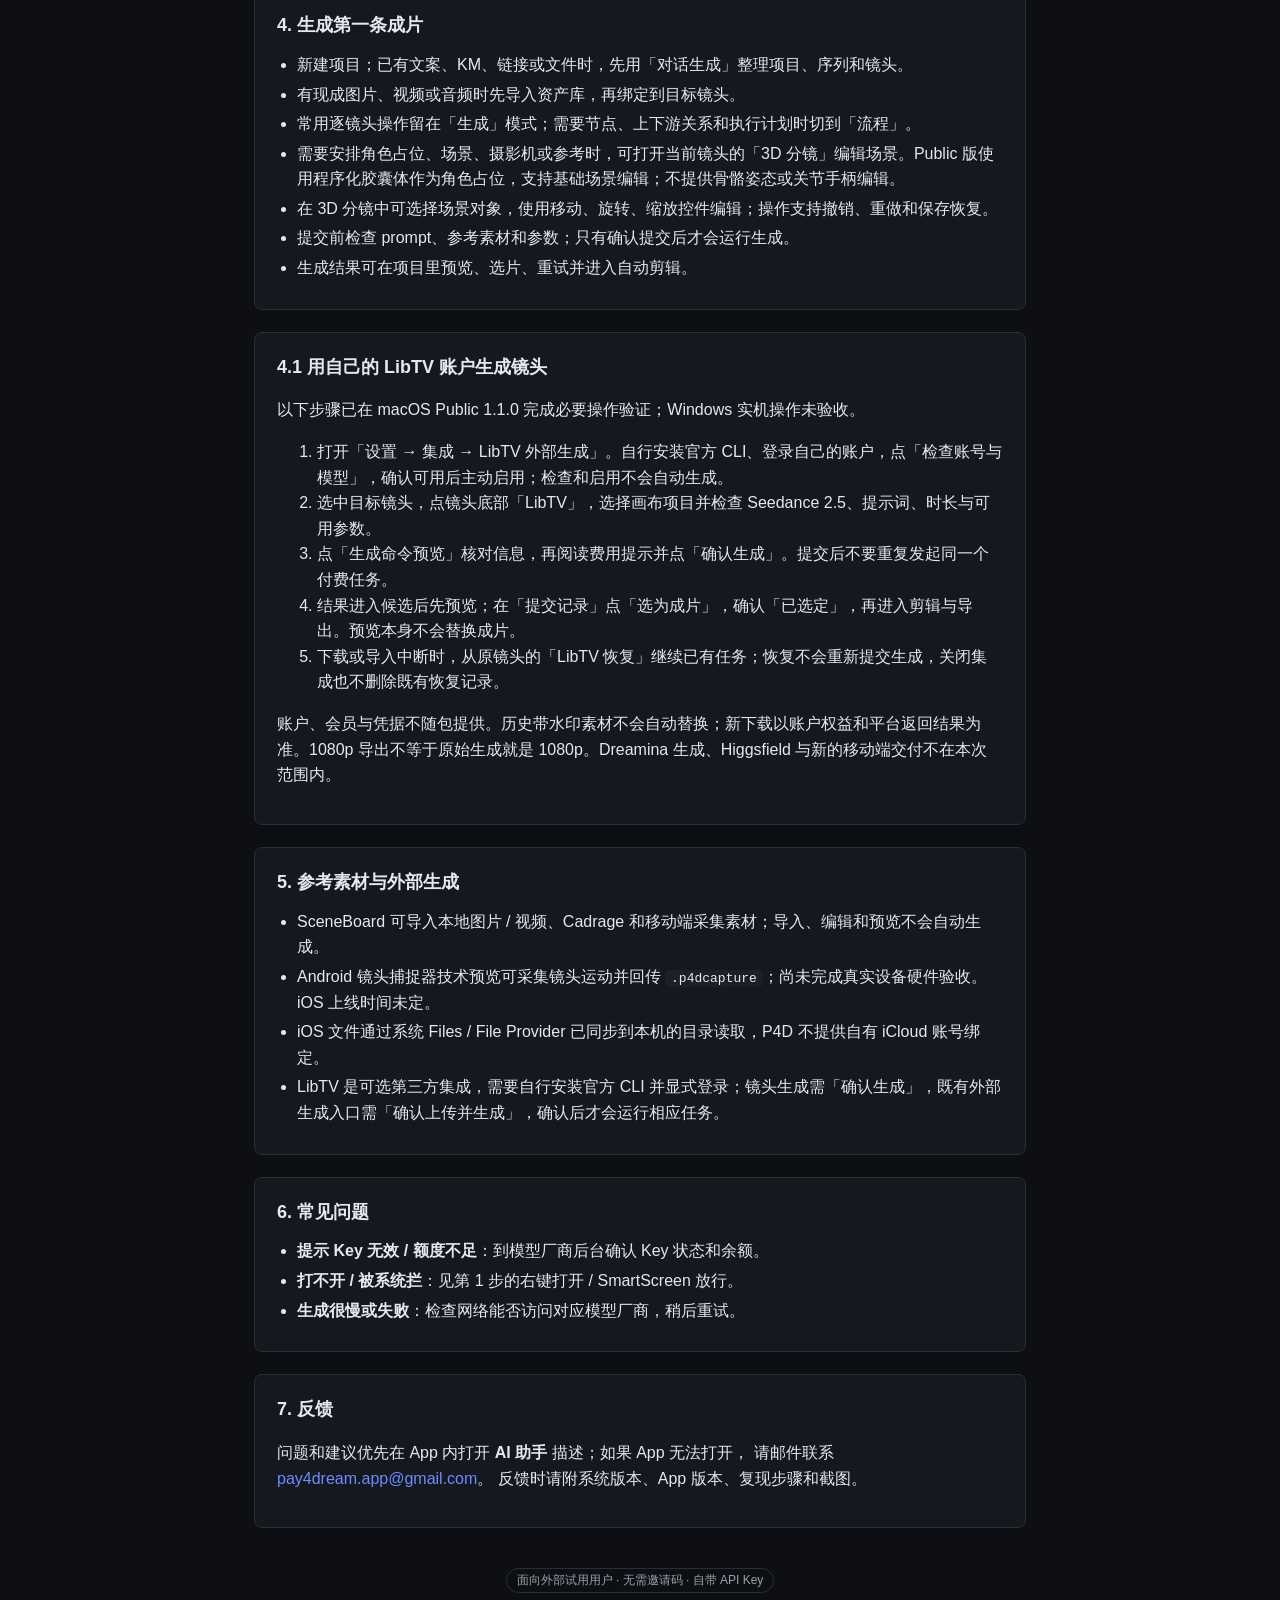
==== commit f9930f02: "Publish verified Public 1.1.0 desktop downloads and latest metadata" ====
--- a/manual.html
+++ b/manual.html
@@ -24,7 +24,7 @@
 
     <section>
       <h2>发布状态</h2>
-      <p class="callout">macOS Apple Silicon Public 1.1.0 已发布，Windows 1.1.0 正在构建。请从下载页按系统选择；历史图片与视频保留原版本标注。</p>
+      <p class="callout">macOS Apple Silicon 与 Windows x64 Public 1.1.0 均已发布。请从下载页按系统选择并核对 SHA256；Windows 未签名，未进行实机验收。历史图片与视频保留原版本标注。</p>
     </section>
 
     <section>
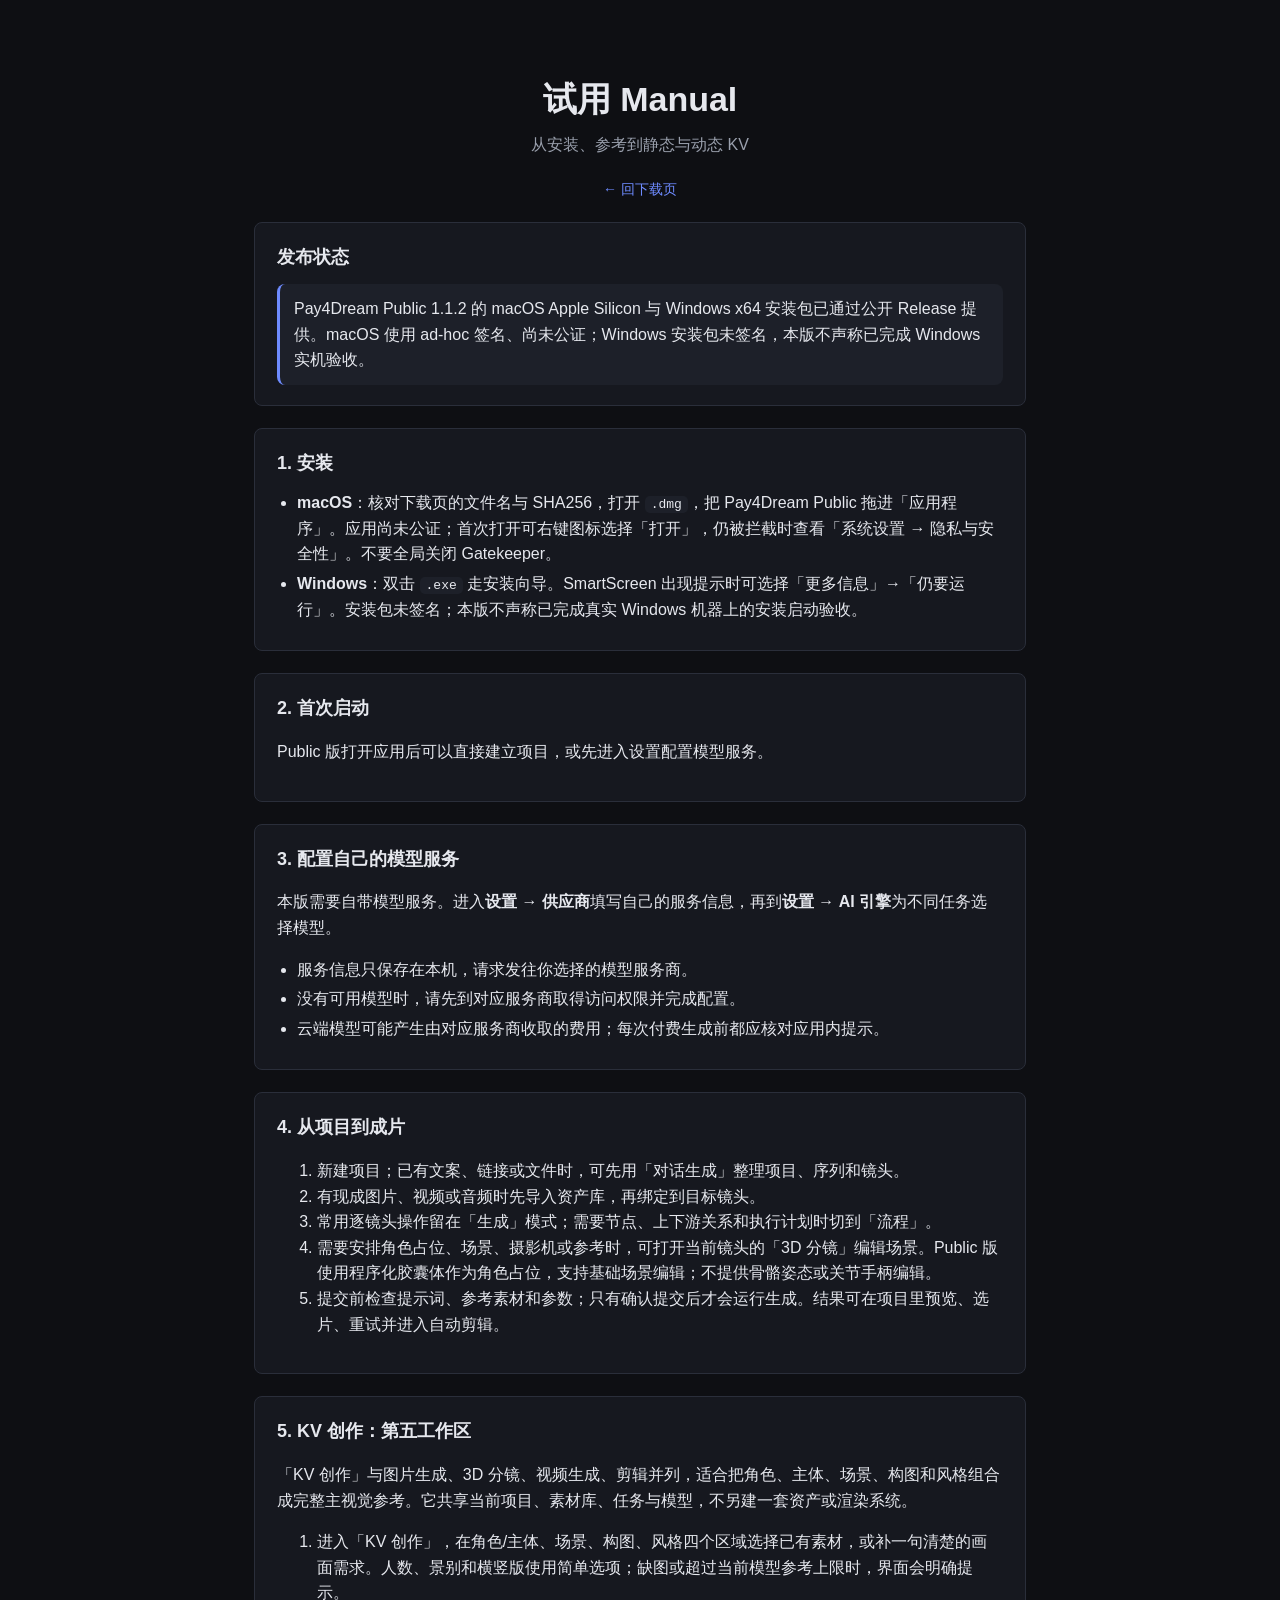
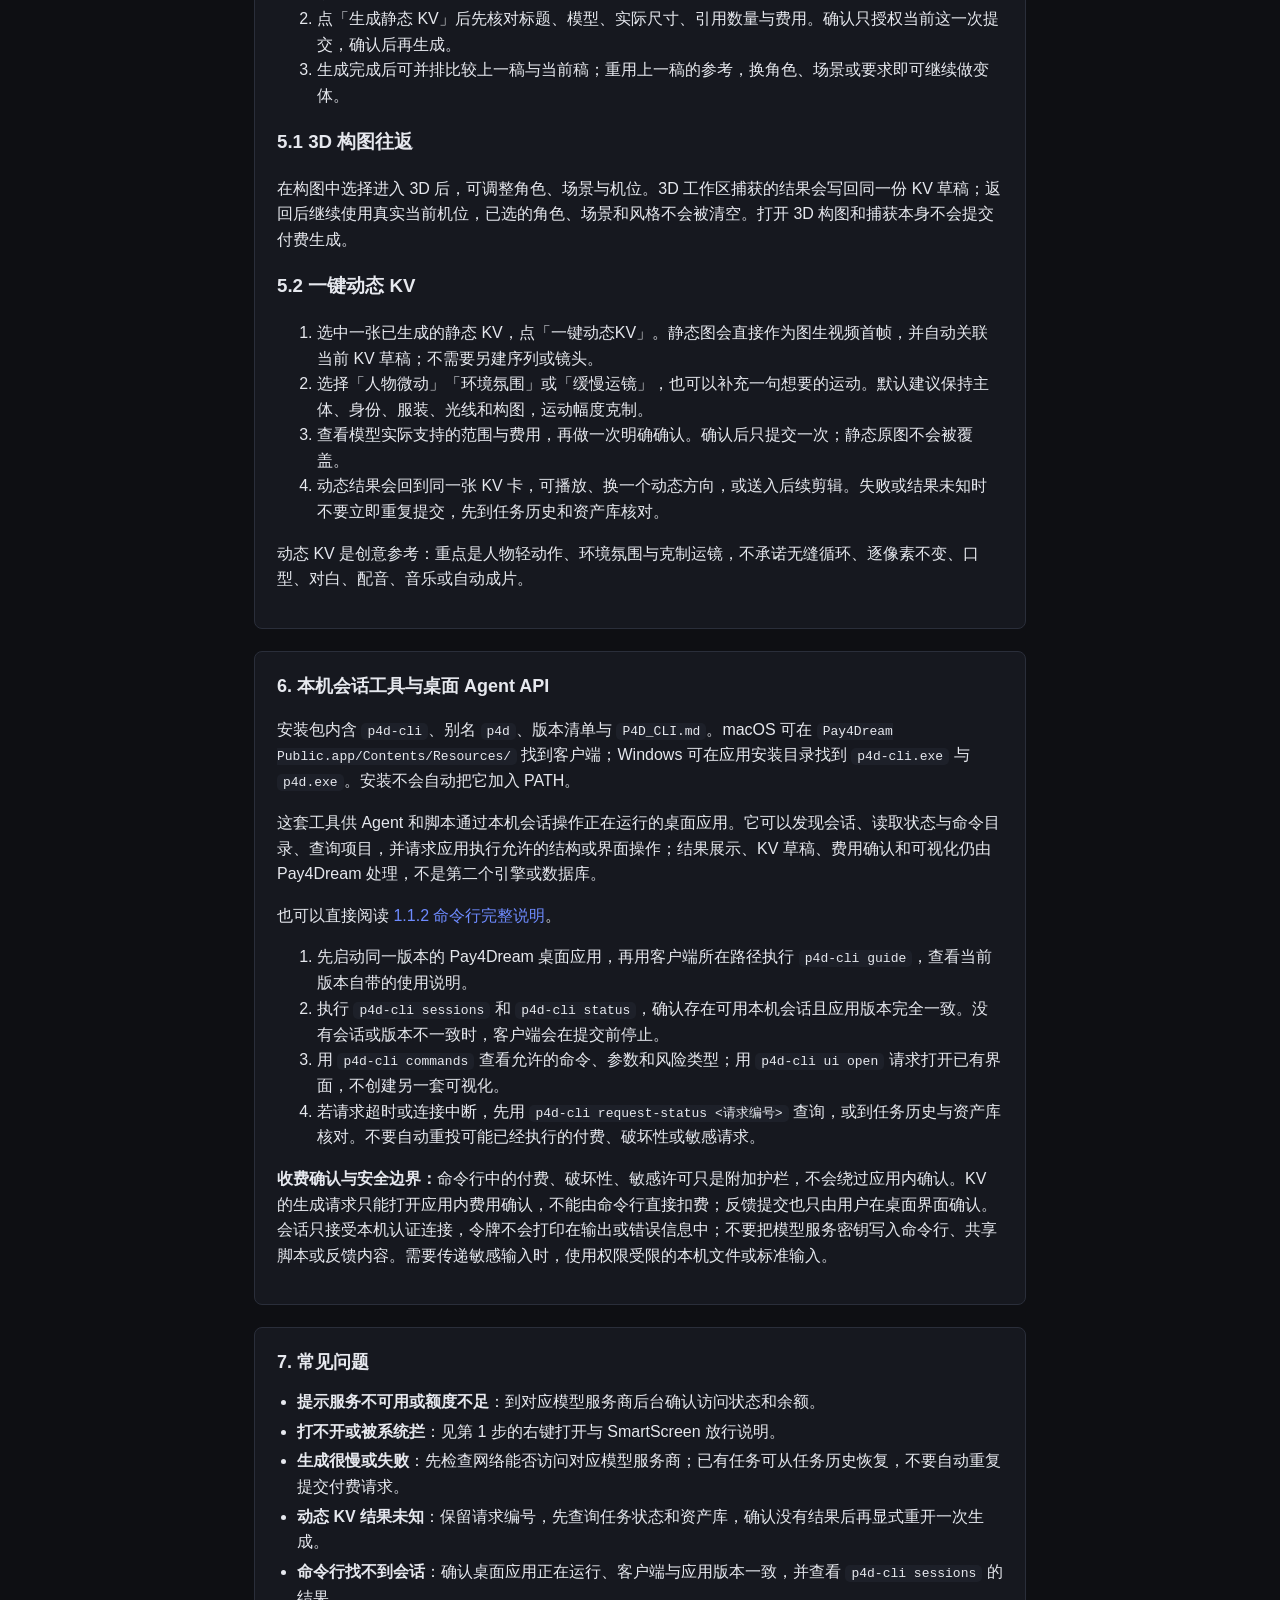
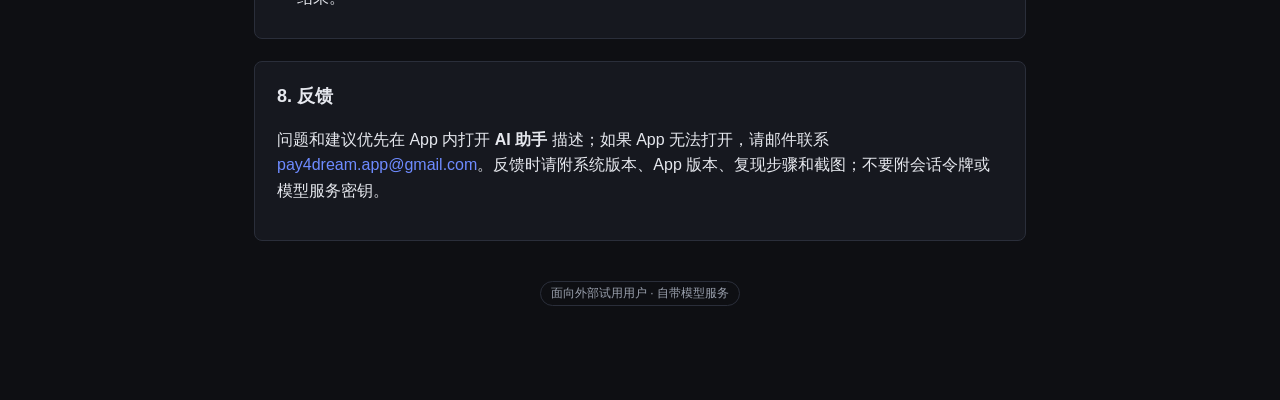
==== commit 450e9a15: "Publish Pay4Dream 1.1.2 Public downloads" ====
--- a/manual.html
+++ b/manual.html
@@ -10,103 +10,104 @@
   <div class="wrap">
     <header class="hero">
       <h1>试用 Manual</h1>
-      <p class="tagline">从安装到生成第一条成片</p>
+      <p class="tagline">从安装、参考到静态与动态 KV</p>
     </header>
 
     <p class="meta-line"><a href="./index.html">← 回下载页</a></p>
 
-    <figure class="preview-figure">
-      <video controls preload="metadata" poster="./assets/sceneboard-preview.png">
-        <source src="./assets/p4d-mobile-capability-demo-zh-en-v3.mp4" type="video/mp4" />
-      </video>
-      <figcaption>Android 镜头捕捉器技术预览：中英字幕演示陀螺仪、双摇杆运镜、3D 场景编辑和关键帧动画。画面来自模拟器，真实设备硬件验收仍在进行。</figcaption>
-    </figure>
-
     <section>
       <h2>发布状态</h2>
-      <p class="callout">macOS Apple Silicon 与 Windows x64 Public 1.1.0 均已发布。请从下载页按系统选择并核对 SHA256；Windows 未签名，未进行实机验收。历史图片与视频保留原版本标注。</p>
+      <p class="callout">Pay4Dream Public 1.1.2 的 macOS Apple Silicon 与 Windows x64 安装包已通过公开 Release 提供。macOS 使用 ad-hoc 签名、尚未公证；Windows 安装包未签名，本版不声称已完成 Windows 实机验收。</p>
     </section>
 
     <section>
       <h2>1. 安装</h2>
       <ul class="tight">
-        <li><strong>macOS</strong>：核对下载页的文件名与 SHA256，打开 <code>.dmg</code>，把 Pay4Dream Public 拖进「应用程序」。
-          应用使用 ad-hoc 签名，尚未公证。首次打开按系统提示<strong>右键图标 → 打开</strong>；仍被拦截时查看「系统设置 → 隐私与安全性」。不要全局关闭 Gatekeeper。</li>
-        <li><strong>Windows</strong>：双击 <code>.exe</code> 走安装向导。SmartScreen 弹窗点
-          「更多信息」→「仍要运行」。安装包未签名；本版尚未完成真实 Windows 机器上的安装启动验收。</li>
+        <li><strong>macOS</strong>：核对下载页的文件名与 SHA256，打开 <code>.dmg</code>，把 Pay4Dream Public 拖进「应用程序」。应用尚未公证；首次打开可右键图标选择「打开」，仍被拦截时查看「系统设置 → 隐私与安全性」。不要全局关闭 Gatekeeper。</li>
+        <li><strong>Windows</strong>：双击 <code>.exe</code> 走安装向导。SmartScreen 出现提示时可选择「更多信息」→「仍要运行」。安装包未签名；本版不声称已完成真实 Windows 机器上的安装启动验收。</li>
       </ul>
     </section>
 
     <section>
       <h2>2. 首次启动</h2>
-      <p>Public 版无需邀请码或激活码。打开应用后直接建立项目，或先进入设置配置模型服务。</p>
+      <p>Public 版打开应用后可以直接建立项目，或先进入设置配置模型服务。</p>
     </section>
 
     <section>
-      <h2>3. 填入你自己的 API Key</h2>
-      <p>本版需要你自带模型 Key。进入<strong>设置 → Providers</strong> 填入对应供应商 Key；
-        再到<strong>设置 → AI 引擎</strong>为不同任务选择模型。</p>
+      <h2>3. 配置自己的模型服务</h2>
+      <p>本版需要自带模型服务。进入<strong>设置 → 供应商</strong>填写自己的服务信息，再到<strong>设置 → AI 引擎</strong>为不同任务选择模型。</p>
       <ul class="tight">
-        <li>LLM 可选 Claude / GPT / Gemini / Grok / OpenRouter / DeepSeek / Kimi / Qwen / GLM / MiniMax / 自定义 OpenAI-compatible。</li>
-        <li>Key 只保存在本机，请求<strong>直接发往对应模型厂商</strong>，不经第三方中转。</li>
-        <li>没有 Key？到对应模型厂商官网申请后再回来填。</li>
+        <li>服务信息只保存在本机，请求发往你选择的模型服务商。</li>
+        <li>没有可用模型时，请先到对应服务商取得访问权限并完成配置。</li>
+        <li>云端模型可能产生由对应服务商收取的费用；每次付费生成前都应核对应用内提示。</li>
       </ul>
     </section>
 
     <section>
-      <h2>4. 生成第一条成片</h2>
-      <ul class="tight">
-        <li>新建项目；已有文案、KM、链接或文件时，先用「对话生成」整理项目、序列和镜头。</li>
+      <h2>4. 从项目到成片</h2>
+      <ol class="tight">
+        <li>新建项目；已有文案、链接或文件时，可先用「对话生成」整理项目、序列和镜头。</li>
         <li>有现成图片、视频或音频时先导入资产库，再绑定到目标镜头。</li>
         <li>常用逐镜头操作留在「生成」模式；需要节点、上下游关系和执行计划时切到「流程」。</li>
         <li>需要安排角色占位、场景、摄影机或参考时，可打开当前镜头的「3D 分镜」编辑场景。Public 版使用程序化胶囊体作为角色占位，支持基础场景编辑；不提供骨骼姿态或关节手柄编辑。</li>
-        <li>在 3D 分镜中可选择场景对象，使用移动、旋转、缩放控件编辑；操作支持撤销、重做和保存恢复。</li>
-        <li>提交前检查 prompt、参考素材和参数；只有确认提交后才会运行生成。</li>
-        <li>生成结果可在项目里预览、选片、重试并进入自动剪辑。</li>
+        <li>提交前检查提示词、参考素材和参数；只有确认提交后才会运行生成。结果可在项目里预览、选片、重试并进入自动剪辑。</li>
+      </ol>
+    </section>
+
+    <section>
+      <h2>5. KV 创作：第五工作区</h2>
+      <p>「KV 创作」与图片生成、3D 分镜、视频生成、剪辑并列，适合把角色、主体、场景、构图和风格组合成完整主视觉参考。它共享当前项目、素材库、任务与模型，不另建一套资产或渲染系统。</p>
+      <ol class="tight">
+        <li>进入「KV 创作」，在角色/主体、场景、构图、风格四个区域选择已有素材，或补一句清楚的画面需求。人数、景别和横竖版使用简单选项；缺图或超过当前模型参考上限时，界面会明确提示。</li>
+        <li>点「生成静态 KV」后先核对标题、模型、实际尺寸、引用数量与费用。确认只授权当前这一次提交，确认后再生成。</li>
+        <li>生成完成后可并排比较上一稿与当前稿；重用上一稿的参考，换角色、场景或要求即可继续做变体。</li>
+      </ol>
+
+      <h3>5.1 3D 构图往返</h3>
+      <p>在构图中选择进入 3D 后，可调整角色、场景与机位。3D 工作区捕获的结果会写回同一份 KV 草稿；返回后继续使用真实当前机位，已选的角色、场景和风格不会被清空。打开 3D 构图和捕获本身不会提交付费生成。</p>
+
+      <h3>5.2 一键动态 KV</h3>
+      <ol class="tight">
+        <li>选中一张已生成的静态 KV，点「一键动态KV」。静态图会直接作为图生视频首帧，并自动关联当前 KV 草稿；不需要另建序列或镜头。</li>
+        <li>选择「人物微动」「环境氛围」或「缓慢运镜」，也可以补充一句想要的运动。默认建议保持主体、身份、服装、光线和构图，运动幅度克制。</li>
+        <li>查看模型实际支持的范围与费用，再做一次明确确认。确认后只提交一次；静态原图不会被覆盖。</li>
+        <li>动态结果会回到同一张 KV 卡，可播放、换一个动态方向，或送入后续剪辑。失败或结果未知时不要立即重复提交，先到任务历史和资产库核对。</li>
+      </ol>
+      <p>动态 KV 是创意参考：重点是人物轻动作、环境氛围与克制运镜，不承诺无缝循环、逐像素不变、口型、对白、配音、音乐或自动成片。</p>
+    </section>
+
+    <section>
+      <h2>6. 本机会话工具与桌面 Agent API</h2>
+      <p>安装包内含 <code>p4d-cli</code>、别名 <code>p4d</code>、版本清单与 <code>P4D_CLI.md</code>。macOS 可在 <code>Pay4Dream Public.app/Contents/Resources/</code> 找到客户端；Windows 可在应用安装目录找到 <code>p4d-cli.exe</code> 与 <code>p4d.exe</code>。安装不会自动把它加入 PATH。</p>
+      <p>这套工具供 Agent 和脚本通过本机会话操作正在运行的桌面应用。它可以发现会话、读取状态与命令目录、查询项目，并请求应用执行允许的结构或界面操作；结果展示、KV 草稿、费用确认和可视化仍由 Pay4Dream 处理，不是第二个引擎或数据库。</p>
+      <p>也可以直接阅读 <a href="https://github.com/pay4dream/p4d-release/releases/download/v1.1.2/Pay4Dream-1.1.2-P4D_CLI.md">1.1.2 命令行完整说明</a>。</p>
+      <ol class="tight">
+        <li>先启动同一版本的 Pay4Dream 桌面应用，再用客户端所在路径执行 <code>p4d-cli guide</code>，查看当前版本自带的使用说明。</li>
+        <li>执行 <code>p4d-cli sessions</code> 和 <code>p4d-cli status</code>，确认存在可用本机会话且应用版本完全一致。没有会话或版本不一致时，客户端会在提交前停止。</li>
+        <li>用 <code>p4d-cli commands</code> 查看允许的命令、参数和风险类型；用 <code>p4d-cli ui open</code> 请求打开已有界面，不创建另一套可视化。</li>
+        <li>若请求超时或连接中断，先用 <code>p4d-cli request-status &lt;请求编号&gt;</code> 查询，或到任务历史与资产库核对。不要自动重投可能已经执行的付费、破坏性或敏感请求。</li>
+      </ol>
+      <p><strong>收费确认与安全边界：</strong>命令行中的付费、破坏性、敏感许可只是附加护栏，不会绕过应用内确认。KV 的生成请求只能打开应用内费用确认，不能由命令行直接扣费；反馈提交也只由用户在桌面界面确认。会话只接受本机认证连接，令牌不会打印在输出或错误信息中；不要把模型服务密钥写入命令行、共享脚本或反馈内容。需要传递敏感输入时，使用权限受限的本机文件或标准输入。</p>
+    </section>
+
+    <section>
+      <h2>7. 常见问题</h2>
+      <ul class="tight">
+        <li><strong>提示服务不可用或额度不足</strong>：到对应模型服务商后台确认访问状态和余额。</li>
+        <li><strong>打不开或被系统拦</strong>：见第 1 步的右键打开与 SmartScreen 放行说明。</li>
+        <li><strong>生成很慢或失败</strong>：先检查网络能否访问对应模型服务商；已有任务可从任务历史恢复，不要自动重复提交付费请求。</li>
+        <li><strong>动态 KV 结果未知</strong>：保留请求编号，先查询任务状态和资产库，确认没有结果后再显式重开一次生成。</li>
+        <li><strong>命令行找不到会话</strong>：确认桌面应用正在运行、客户端与应用版本一致，并查看 <code>p4d-cli sessions</code> 的结果。</li>
       </ul>
     </section>
 
     <section>
-      <h2>4.1 用自己的 LibTV 账户生成镜头</h2>
-      <p>以下步骤已在 macOS Public 1.1.0 完成必要操作验证；Windows 实机操作未验收。</p>
-      <ol class="tight">
-        <li>打开「设置 → 集成 → LibTV 外部生成」。自行安装官方 CLI、登录自己的账户，点「检查账号与模型」，确认可用后主动启用；检查和启用不会自动生成。</li>
-        <li>选中目标镜头，点镜头底部「LibTV」，选择画布项目并检查 Seedance 2.5、提示词、时长与可用参数。</li>
-        <li>点「生成命令预览」核对信息，再阅读费用提示并点「确认生成」。提交后不要重复发起同一个付费任务。</li>
-        <li>结果进入候选后先预览；在「提交记录」点「选为成片」，确认「已选定」，再进入剪辑与导出。预览本身不会替换成片。</li>
-        <li>下载或导入中断时，从原镜头的「LibTV 恢复」继续已有任务；恢复不会重新提交生成，关闭集成也不删除既有恢复记录。</li>
-      </ol>
-      <p>账户、会员与凭据不随包提供。历史带水印素材不会自动替换；新下载以账户权益和平台返回结果为准。1080p 导出不等于原始生成就是 1080p。Dreamina 生成、Higgsfield 与新的移动端交付不在本次范围内。</p>
-    </section>
-
-    <section>
-      <h2>5. 参考素材与外部生成</h2>
-      <ul class="tight">
-        <li>SceneBoard 可导入本地图片 / 视频、Cadrage 和移动端采集素材；导入、编辑和预览不会自动生成。</li>
-        <li>Android 镜头捕捉器技术预览可采集镜头运动并回传 <code>.p4dcapture</code>；尚未完成真实设备硬件验收。iOS 上线时间未定。</li>
-        <li>iOS 文件通过系统 Files / File Provider 已同步到本机的目录读取，P4D 不提供自有 iCloud 账号绑定。</li>
-        <li>LibTV 是可选第三方集成，需要自行安装官方 CLI 并显式登录；镜头生成需「确认生成」，既有外部生成入口需「确认上传并生成」，确认后才会运行相应任务。</li>
-      </ul>
-    </section>
-
-    <section>
-      <h2>6. 常见问题</h2>
-      <ul class="tight">
-        <li><strong>提示 Key 无效 / 额度不足</strong>：到模型厂商后台确认 Key 状态和余额。</li>
-        <li><strong>打不开 / 被系统拦</strong>：见第 1 步的右键打开 / SmartScreen 放行。</li>
-        <li><strong>生成很慢或失败</strong>：检查网络能否访问对应模型厂商，稍后重试。</li>
-      </ul>
-    </section>
-
-    <section>
-      <h2>7. 反馈</h2>
-      <p>问题和建议优先在 App 内打开 <strong>AI 助手</strong> 描述；如果 App 无法打开，
-        请邮件联系 <a href="mailto:pay4dream.app@gmail.com">pay4dream.app@gmail.com</a>。
-        反馈时请附系统版本、App 版本、复现步骤和截图。</p>
+      <h2>8. 反馈</h2>
+      <p>问题和建议优先在 App 内打开 <strong>AI 助手</strong> 描述；如果 App 无法打开，请邮件联系 <a href="mailto:pay4dream.app@gmail.com">pay4dream.app@gmail.com</a>。反馈时请附系统版本、App 版本、复现步骤和截图；不要附会话令牌或模型服务密钥。</p>
     </section>
 
     <footer>
-      <span class="pill">面向外部试用用户 · 无需邀请码 · 自带 API Key</span>
+      <span class="pill">面向外部试用用户 · 自带模型服务</span>
     </footer>
   </div>
 </body>
--- a/assets/style.css
+++ b/assets/style.css
@@ -133,6 +133,8 @@
   padding: 1px 6px;
   border-radius: 5px;
   font-size: 13px;
+  overflow-wrap: anywhere;
+  word-break: break-word;
 }
 
 footer {
